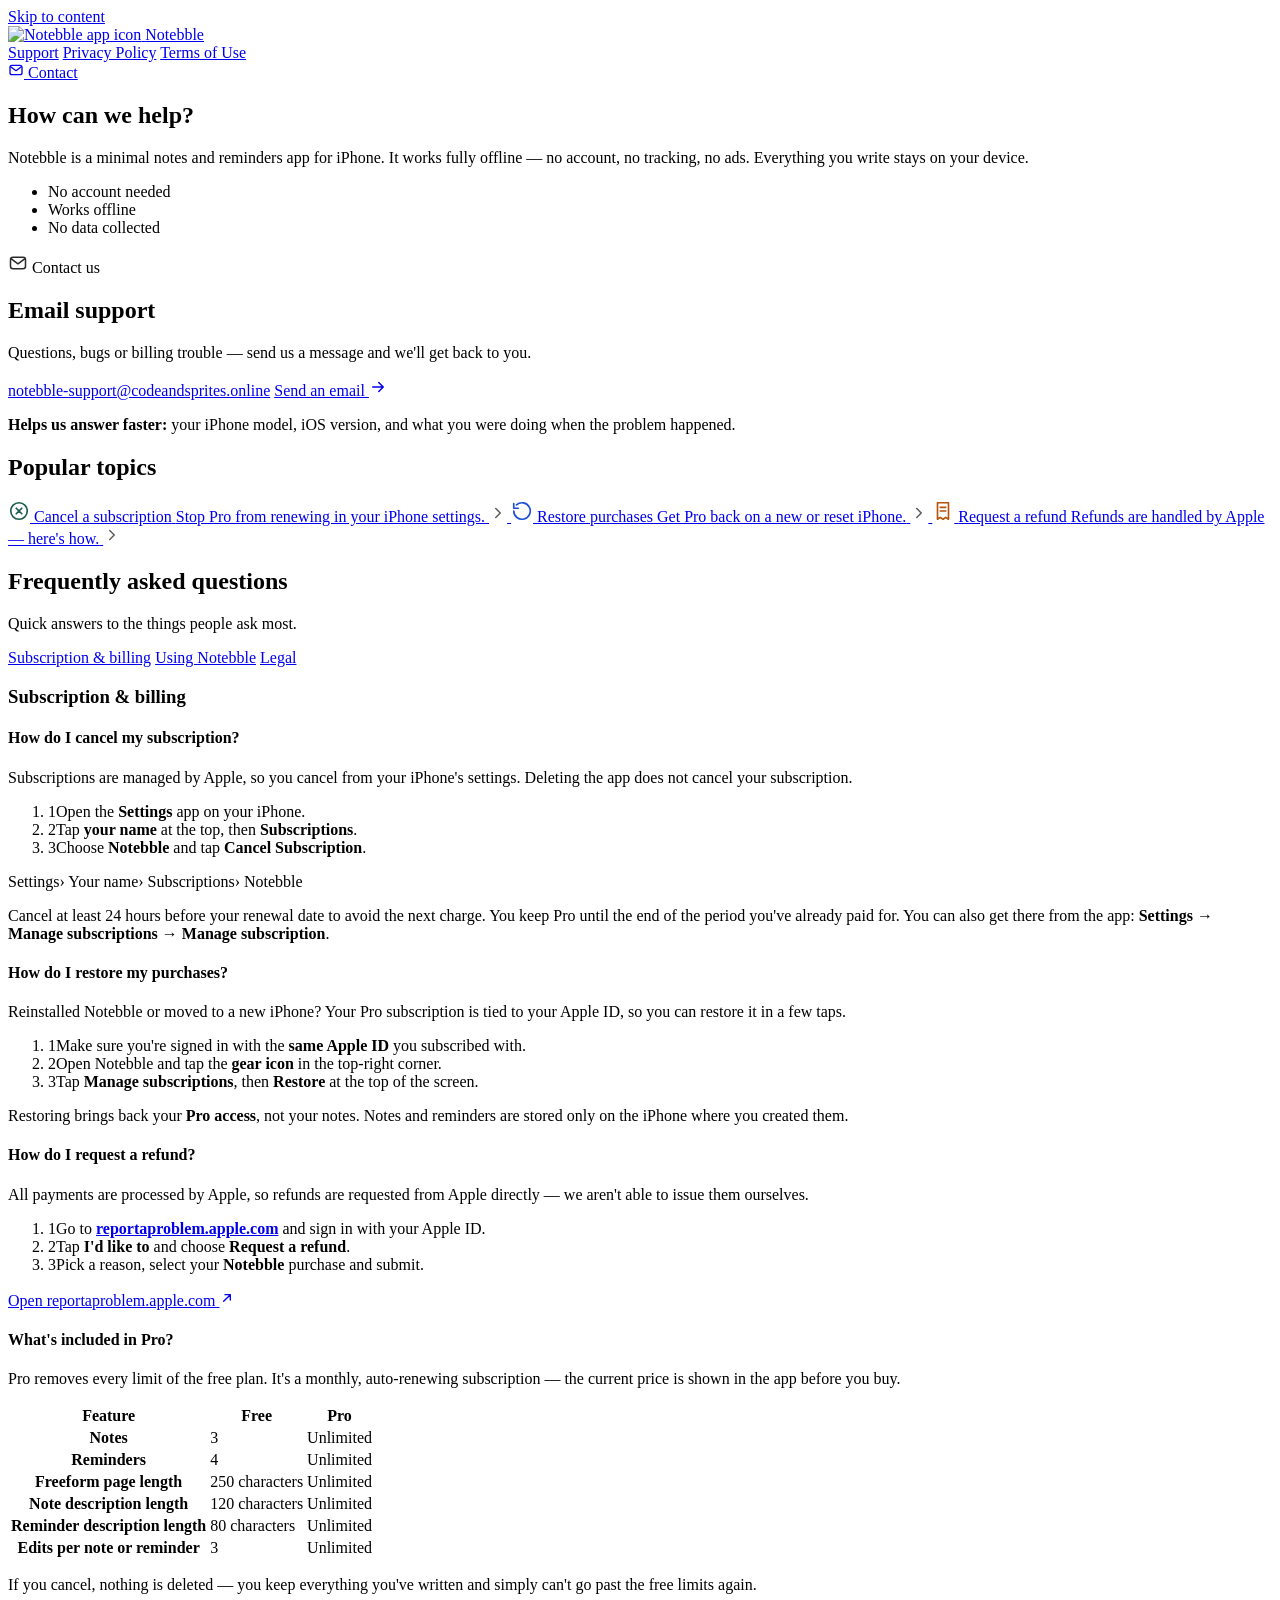
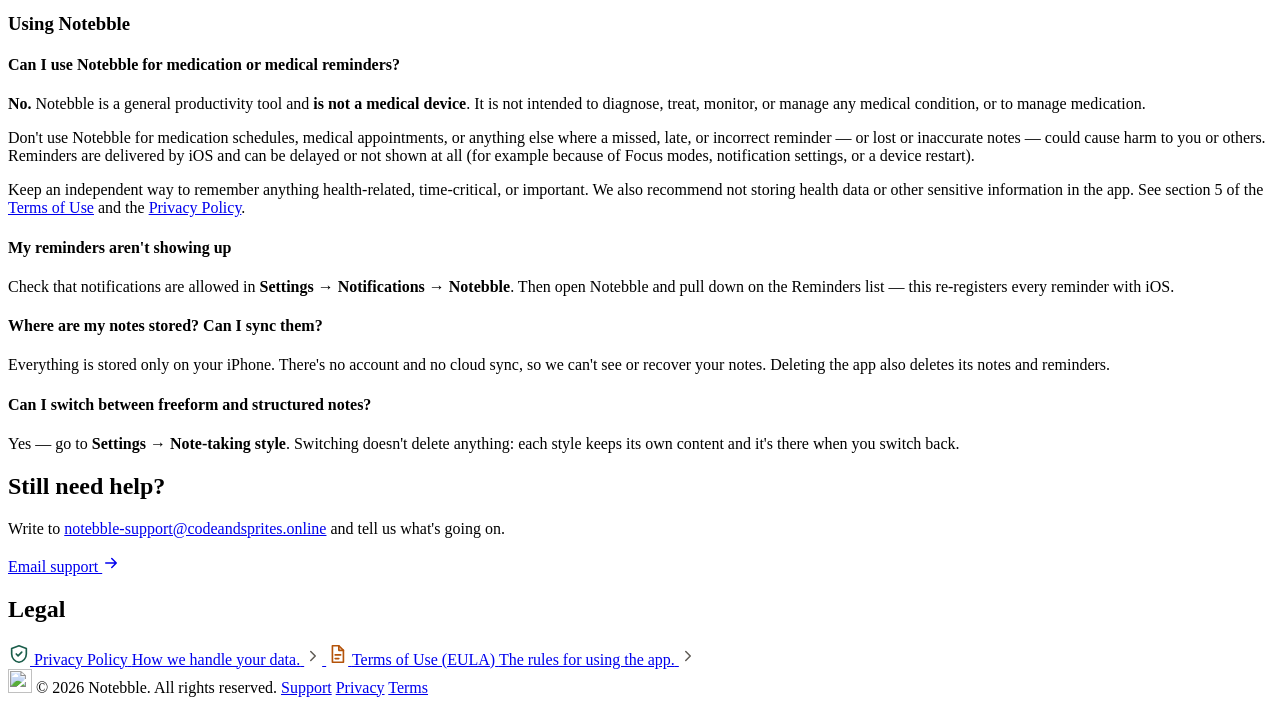
==== index.html @ 4097414f "feat: add FAQ section on medical use of Notebble" ====
<!doctype html>
<html lang="en">
  <head>
    <meta charset="utf-8" />
    <meta name="viewport" content="width=device-width, initial-scale=1" />
    <meta name="color-scheme" content="light" />
    <title>Notebble Support</title>
    <meta
      name="description"
      content="Get help with Notebble — contact support, manage or cancel your subscription, restore purchases and request refunds."
    />

    <!-- Support email is used 4 times below. Change it in one place: -->
    <!-- SUPPORT_EMAIL: notebble-support@codeandsprites.online -->

    <link rel="icon" type="image/png" href="assets/notebble-icon.png" />
    <link rel="apple-touch-icon" href="assets/notebble-icon.png" />

    <meta property="og:title" content="Notebble Support" />
    <meta
      property="og:description"
      content="Get help with Notebble — contact support, manage or cancel your subscription, restore purchases and request refunds."
    />
    <meta property="og:image" content="assets/notebble-icon.png" />
    <meta property="og:type" content="website" />
    <meta name="twitter:card" content="summary" />

    <link rel="stylesheet" href="support.css" />
  </head>
  <body>
    <a class="skip-link" href="#main">Skip to content</a>

    <header class="site-header">
      <a class="brand" href="#top" aria-label="Notebble home">
        <img
          src="assets/notebble-icon.png"
          alt="Notebble app icon"
          width="40"
          height="40"
        />
        <span>Notebble</span>
      </a>
      <nav class="site-nav" aria-label="Site">
        <a href="./" aria-current="page">Support</a>
        <a href="privacy_policy.html">Privacy Policy</a>
        <a href="terms_of_use.html">Terms of Use</a>
      </nav>
      <a
        class="contact-pill"
        href="mailto:notebble-support@codeandsprites.online?subject=Notebble%20support"
      >
        <svg
          width="16"
          height="16"
          viewBox="0 0 24 24"
          fill="none"
          stroke="currentColor"
          stroke-width="2"
          stroke-linecap="round"
          stroke-linejoin="round"
          aria-hidden="true"
        >
          <rect x="3" y="5" width="18" height="14" rx="3" />
          <path d="M4 7l8 6 8-6" />
        </svg>
        Contact
      </a>
    </header>

    <main id="main">
      <section id="top" class="hero">
        <div class="hero__text">
          <h1>How can we help?</h1>
          <p class="lede">
            Notebble is a minimal notes and reminders app for iPhone. It works
            fully offline — no account, no tracking, no ads. Everything you
            write stays on your device.
          </p>
          <ul class="trust-points">
            <li>
              <span class="dot" aria-hidden="true"></span>No account needed
            </li>
            <li><span class="dot" aria-hidden="true"></span>Works offline</li>
            <li>
              <span class="dot" aria-hidden="true"></span>No data collected
            </li>
          </ul>
        </div>

        <div class="card contact-card">
          <div class="contact-card__header">
            <span class="contact-card__icon" aria-hidden="true">
              <svg
                width="20"
                height="20"
                viewBox="0 0 24 24"
                fill="none"
                stroke="#2A2A2A"
                stroke-width="1.8"
                stroke-linecap="round"
                stroke-linejoin="round"
              >
                <rect x="3" y="5" width="18" height="14" rx="3" />
                <path d="M4 7l8 6 8-6" />
              </svg>
            </span>
            <span class="eyebrow">Contact us</span>
          </div>
          <h2>Email support</h2>
          <p>
            Questions, bugs or billing trouble — send us a message and we'll get
            back to you.
          </p>
          <a
            class="email-link"
            href="mailto:notebble-support@codeandsprites.online?subject=Notebble%20support"
            >notebble-support@codeandsprites.online</a
          >
          <a
            class="btn btn--primary btn--full"
            href="mailto:notebble-support@codeandsprites.online?subject=Notebble%20support"
          >
            Send an email
            <svg
              width="18"
              height="18"
              viewBox="0 0 24 24"
              fill="none"
              stroke="currentColor"
              stroke-width="2"
              stroke-linecap="round"
              stroke-linejoin="round"
              aria-hidden="true"
            >
              <path d="M5 12h14M13 6l6 6-6 6" />
            </svg>
          </a>
          <p class="note">
            <strong>Helps us answer faster:</strong> your iPhone model, iOS
            version, and what you were doing when the problem happened.
          </p>
        </div>
      </section>

      <section class="popular" aria-labelledby="popular-label">
        <h2 id="popular-label" class="section-label">Popular topics</h2>
        <div class="popular__grid">
          <a class="topic" href="#cancel">
            <span class="topic__icon topic__icon--green" aria-hidden="true">
              <svg
                width="22"
                height="22"
                viewBox="0 0 24 24"
                fill="none"
                stroke="#1B5E4B"
                stroke-width="1.8"
                stroke-linecap="round"
                stroke-linejoin="round"
              >
                <circle cx="12" cy="12" r="9" />
                <path d="M9 9l6 6M15 9l-6 6" />
              </svg>
            </span>
            <span class="topic__body">
              <span class="topic__title">Cancel a subscription</span>
              <span class="topic__desc"
                >Stop Pro from renewing in your iPhone settings.</span
              >
            </span>
            <svg
              class="topic__chevron"
              width="18"
              height="18"
              viewBox="0 0 24 24"
              fill="none"
              stroke="#5F5B55"
              stroke-width="2"
              stroke-linecap="round"
              stroke-linejoin="round"
              aria-hidden="true"
            >
              <path d="M9 6l6 6-6 6" />
            </svg>
          </a>
          <a class="topic" href="#restore">
            <span class="topic__icon topic__icon--blue" aria-hidden="true">
              <svg
                width="22"
                height="22"
                viewBox="0 0 24 24"
                fill="none"
                stroke="#1D4ED8"
                stroke-width="1.8"
                stroke-linecap="round"
                stroke-linejoin="round"
              >
                <path d="M3 12a9 9 0 1 0 3-6.7" />
                <path d="M3 4v5h5" />
              </svg>
            </span>
            <span class="topic__body">
              <span class="topic__title">Restore purchases</span>
              <span class="topic__desc"
                >Get Pro back on a new or reset iPhone.</span
              >
            </span>
            <svg
              class="topic__chevron"
              width="18"
              height="18"
              viewBox="0 0 24 24"
              fill="none"
              stroke="#5F5B55"
              stroke-width="2"
              stroke-linecap="round"
              stroke-linejoin="round"
              aria-hidden="true"
            >
              <path d="M9 6l6 6-6 6" />
            </svg>
          </a>
          <a class="topic" href="#refund">
            <span class="topic__icon topic__icon--amber" aria-hidden="true">
              <svg
                width="22"
                height="22"
                viewBox="0 0 24 24"
                fill="none"
                stroke="#B45309"
                stroke-width="1.8"
                stroke-linecap="round"
                stroke-linejoin="round"
              >
                <path d="M6 3h12v18l-3-2-3 2-3-2-3 2z" />
                <path d="M9 8h6M9 12h6" />
              </svg>
            </span>
            <span class="topic__body">
              <span class="topic__title">Request a refund</span>
              <span class="topic__desc"
                >Refunds are handled by Apple — here's how.</span
              >
            </span>
            <svg
              class="topic__chevron"
              width="18"
              height="18"
              viewBox="0 0 24 24"
              fill="none"
              stroke="#5F5B55"
              stroke-width="2"
              stroke-linecap="round"
              stroke-linejoin="round"
              aria-hidden="true"
            >
              <path d="M9 6l6 6-6 6" />
            </svg>
          </a>
        </div>
      </section>

      <section class="faq" aria-labelledby="faq-title">
        <div class="faq__intro">
          <h2 id="faq-title">Frequently asked questions</h2>
          <p class="faq__intro-copy">
            Quick answers to the things people ask most.
          </p>
          <nav class="faq__section-nav" aria-label="FAQ sections">
            <a href="#billing" aria-current="true"
              >Subscription &amp; billing</a
            >
            <a href="#using">Using Notebble</a>
            <a href="#legal">Legal</a>
          </nav>
        </div>

        <div class="faq__cards">
          <h3 id="billing">Subscription &amp; billing</h3>

          <article class="qa" id="cancel">
            <h4>How do I cancel my subscription?</h4>
            <p>
              Subscriptions are managed by Apple, so you cancel from your
              iPhone's settings. Deleting the app does not cancel your
              subscription.
            </p>
            <ol class="steps" role="list">
              <li class="step">
                <span class="step__num" aria-hidden="true">1</span
                ><span
                  >Open the <strong>Settings</strong> app on your iPhone.</span
                >
              </li>
              <li class="step">
                <span class="step__num" aria-hidden="true">2</span
                ><span
                  >Tap <strong>your name</strong> at the top, then
                  <strong>Subscriptions</strong>.</span
                >
              </li>
              <li class="step">
                <span class="step__num" aria-hidden="true">3</span
                ><span
                  >Choose <strong>Notebble</strong> and tap
                  <strong>Cancel Subscription</strong>.</span
                >
              </li>
            </ol>
            <div class="breadcrumb" aria-label="Path in the iOS Settings app">
              <span class="chip">Settings</span
              ><span class="sep" aria-hidden="true">›</span>
              <span class="chip">Your name</span
              ><span class="sep" aria-hidden="true">›</span>
              <span class="chip">Subscriptions</span
              ><span class="sep" aria-hidden="true">›</span>
              <span class="chip">Notebble</span>
            </div>
            <p class="note note--yellow">
              Cancel at least 24 hours before your renewal date to avoid the
              next charge. You keep Pro until the end of the period you've
              already paid for. You can also get there from the app:
              <strong
                >Settings → Manage subscriptions → Manage subscription</strong
              >.
            </p>
          </article>

          <article class="qa" id="restore">
            <h4>How do I restore my purchases?</h4>
            <p>
              Reinstalled Notebble or moved to a new iPhone? Your Pro
              subscription is tied to your Apple ID, so you can restore it in a
              few taps.
            </p>
            <ol class="steps" role="list">
              <li class="step">
                <span class="step__num" aria-hidden="true">1</span
                ><span
                  >Make sure you're signed in with the
                  <strong>same Apple ID</strong> you subscribed with.</span
                >
              </li>
              <li class="step">
                <span class="step__num" aria-hidden="true">2</span
                ><span
                  >Open Notebble and tap the <strong>gear icon</strong> in the
                  top-right corner.</span
                >
              </li>
              <li class="step">
                <span class="step__num" aria-hidden="true">3</span
                ><span
                  >Tap <strong>Manage subscriptions</strong>, then
                  <strong>Restore</strong> at the top of the screen.</span
                >
              </li>
            </ol>
            <p class="note">
              Restoring brings back your <strong>Pro access</strong>, not your
              notes. Notes and reminders are stored only on the iPhone where you
              created them.
            </p>
          </article>

          <article class="qa" id="refund">
            <h4>How do I request a refund?</h4>
            <p>
              All payments are processed by Apple, so refunds are requested from
              Apple directly — we aren't able to issue them ourselves.
            </p>
            <ol class="steps" role="list">
              <li class="step">
                <span class="step__num" aria-hidden="true">1</span
                ><span
                  >Go to
                  <a href="https://reportaproblem.apple.com" rel="noopener"
                    ><strong>reportaproblem.apple.com</strong></a
                  >
                  and sign in with your Apple ID.</span
                >
              </li>
              <li class="step">
                <span class="step__num" aria-hidden="true">2</span
                ><span
                  >Tap <strong>I'd like to</strong> and choose
                  <strong>Request a refund</strong>.</span
                >
              </li>
              <li class="step">
                <span class="step__num" aria-hidden="true">3</span
                ><span
                  >Pick a reason, select your <strong>Notebble</strong> purchase
                  and submit.</span
                >
              </li>
            </ol>
            <a
              class="btn btn--outline"
              href="https://reportaproblem.apple.com"
              rel="noopener"
            >
              Open reportaproblem.apple.com
              <svg
                width="16"
                height="16"
                viewBox="0 0 24 24"
                fill="none"
                stroke="currentColor"
                stroke-width="2"
                stroke-linecap="round"
                stroke-linejoin="round"
                aria-hidden="true"
              >
                <path d="M7 17L17 7M9 7h8v8" />
              </svg>
            </a>
          </article>

          <article class="qa" id="pro">
            <h4>What's included in Pro?</h4>
            <p>
              Pro removes every limit of the free plan. It's a monthly,
              auto-renewing subscription — the current price is shown in the app
              before you buy.
            </p>
            <table class="pro-table">
              <thead>
                <tr>
                  <th scope="col">Feature</th>
                  <th scope="col">Free</th>
                  <th scope="col" class="pro">Pro</th>
                </tr>
              </thead>
              <tbody>
                <tr>
                  <th scope="row">Notes</th>
                  <td class="free">3</td>
                  <td class="pro">Unlimited</td>
                </tr>
                <tr>
                  <th scope="row">Reminders</th>
                  <td class="free">4</td>
                  <td class="pro">Unlimited</td>
                </tr>
                <tr>
                  <th scope="row">Freeform page length</th>
                  <td class="free">250 characters</td>
                  <td class="pro">Unlimited</td>
                </tr>
                <tr>
                  <th scope="row">Note description length</th>
                  <td class="free">120 characters</td>
                  <td class="pro">Unlimited</td>
                </tr>
                <tr>
                  <th scope="row">Reminder description length</th>
                  <td class="free">80 characters</td>
                  <td class="pro">Unlimited</td>
                </tr>
                <tr>
                  <th scope="row">Edits per note or reminder</th>
                  <td class="free">3</td>
                  <td class="pro">Unlimited</td>
                </tr>
              </tbody>
            </table>
            <p class="pro-footnote">
              If you cancel, nothing is deleted — you keep everything you've
              written and simply can't go past the free limits again.
            </p>
          </article>

          <h3 id="using">Using Notebble</h3>

          <article class="qa" id="not-medical">
            <h4>Can I use Notebble for medication or medical reminders?</h4>
            <p>
              <strong>No.</strong> Notebble is a general productivity tool and
              <strong>is not a medical device</strong>. It is not intended to
              diagnose, treat, monitor, or manage any medical condition, or to
              manage medication.
            </p>
            <p>
              Don't use Notebble for medication schedules, medical appointments,
              or anything else where a missed, late, or incorrect reminder — or
              lost or inaccurate notes — could cause harm to you or others.
              Reminders are delivered by iOS and can be delayed or not shown at
              all (for example because of Focus modes, notification settings,
              or a device restart).
            </p>
            <p class="note note--yellow">
              Keep an independent way to remember anything health-related,
              time-critical, or important. We also recommend not storing health
              data or other sensitive information in the app. See section 5 of
              the <a href="terms_of_use.html">Terms of Use</a> and the
              <a href="privacy_policy.html">Privacy Policy</a>.
            </p>
          </article>

          <article class="qa">
            <h4>My reminders aren't showing up</h4>
            <p>
              Check that notifications are allowed in
              <strong>Settings → Notifications → Notebble</strong>. Then open
              Notebble and pull down on the Reminders list — this re-registers
              every reminder with iOS.
            </p>
          </article>

          <article class="qa">
            <h4>Where are my notes stored? Can I sync them?</h4>
            <p>
              Everything is stored only on your iPhone. There's no account and
              no cloud sync, so we can't see or recover your notes. Deleting the
              app also deletes its notes and reminders.
            </p>
          </article>

          <article class="qa">
            <h4>Can I switch between freeform and structured notes?</h4>
            <p>
              Yes — go to <strong>Settings → Note-taking style</strong>.
              Switching doesn't delete anything: each style keeps its own
              content and it's there when you switch back.
            </p>
          </article>
        </div>
      </section>

      <section class="stillneed-wrap">
        <div class="stillneed">
          <div class="stillneed__text">
            <h2>Still need help?</h2>
            <p>
              Write to
              <a
                class="mail"
                href="mailto:notebble-support@codeandsprites.online?subject=Notebble%20support"
                >notebble-support@codeandsprites.online</a
              >
              and tell us what's going on.
            </p>
          </div>
          <a
            class="btn btn--primary"
            href="mailto:notebble-support@codeandsprites.online?subject=Notebble%20support"
          >
            Email support
            <svg
              width="18"
              height="18"
              viewBox="0 0 24 24"
              fill="none"
              stroke="currentColor"
              stroke-width="2"
              stroke-linecap="round"
              stroke-linejoin="round"
              aria-hidden="true"
            >
              <path d="M5 12h14M13 6l6 6-6 6" />
            </svg>
          </a>
        </div>
      </section>

      <section class="legal" id="legal" aria-labelledby="legal-label">
        <h2 id="legal-label" class="section-label">Legal</h2>
        <div class="legal__grid">
          <a class="legal-card" href="privacy_policy.html">
            <span
              class="legal-card__icon legal-card__icon--green"
              aria-hidden="true"
            >
              <svg
                width="22"
                height="22"
                viewBox="0 0 24 24"
                fill="none"
                stroke="#1B5E4B"
                stroke-width="1.8"
                stroke-linecap="round"
                stroke-linejoin="round"
              >
                <path d="M12 3l8 3v6c0 4.5-3.4 8.3-8 9-4.6-.7-8-4.5-8-9V6z" />
                <path d="M9 12l2 2 4-4" />
              </svg>
            </span>
            <span class="legal-card__body">
              <span class="legal-card__title">Privacy Policy</span>
              <span class="legal-card__desc">How we handle your data.</span>
            </span>
            <svg
              width="18"
              height="18"
              viewBox="0 0 24 24"
              fill="none"
              stroke="#5F5B55"
              stroke-width="2"
              stroke-linecap="round"
              stroke-linejoin="round"
              aria-hidden="true"
            >
              <path d="M9 6l6 6-6 6" />
            </svg>
          </a>
          <a class="legal-card" href="terms_of_use.html">
            <span
              class="legal-card__icon legal-card__icon--amber"
              aria-hidden="true"
            >
              <svg
                width="22"
                height="22"
                viewBox="0 0 24 24"
                fill="none"
                stroke="#B45309"
                stroke-width="1.8"
                stroke-linecap="round"
                stroke-linejoin="round"
              >
                <path d="M7 3h7l5 5v13H7z" />
                <path d="M14 3v5h5" />
                <path d="M10 13h6M10 17h4" />
              </svg>
            </span>
            <span class="legal-card__body">
              <span class="legal-card__title">Terms of Use (EULA)</span>
              <span class="legal-card__desc">The rules for using the app.</span>
            </span>
            <svg
              width="18"
              height="18"
              viewBox="0 0 24 24"
              fill="none"
              stroke="#5F5B55"
              stroke-width="2"
              stroke-linecap="round"
              stroke-linejoin="round"
              aria-hidden="true"
            >
              <path d="M9 6l6 6-6 6" />
            </svg>
          </a>
        </div>
      </section>
    </main>

    <script>
      // Scroll-spy for the FAQ section nav: highlight the last section whose top
      // has passed the viewport's activation line (a bit below the header).
      (function () {
        const links = Array.from(
          document.querySelectorAll('.faq__section-nav a[href^="#"]'),
        );
        if (!links.length) return;
        const pairs = links
          .map((link) => ({
            link,
            el: document.getElementById(link.getAttribute("href").slice(1)),
          }))
          .filter((p) => p.el);
        if (!pairs.length) return;
        const update = () => {
          const line = Math.max(120, window.innerHeight * 0.35);
          let current = pairs[0];
          for (const p of pairs) {
            if (p.el.getBoundingClientRect().top - line <= 0) current = p;
          }
          // If the last section is fully visible (or the page is scrolled to the
          // bottom and can't scroll further), lock the last link as current — this
          // handles short bottom sections whose top never reaches the activation line.
          const atBottom =
            window.innerHeight + window.scrollY >=
            document.documentElement.scrollHeight - 2;
          const last = pairs[pairs.length - 1];
          if (
            atBottom ||
            last.el.getBoundingClientRect().top < window.innerHeight * 0.75
          ) {
            current = last;
          }
          links.forEach((l) => l.removeAttribute("aria-current"));
          current.link.setAttribute("aria-current", "true");
        };
        let queued = false;
        const schedule = () => {
          if (queued) return;
          queued = true;
          requestAnimationFrame(() => {
            queued = false;
            update();
          });
        };
        window.addEventListener("scroll", schedule, { passive: true });
        window.addEventListener("resize", schedule);
        update();
      })();
    </script>

    <footer class="site-footer">
      <span class="site-footer__brand">
        <img src="assets/notebble-icon.png" alt="" width="24" height="24" />
        <span>© 2026 Notebble. All rights reserved.</span>
      </span>
      <span class="site-footer__links">
        <a href="./">Support</a>
        <a href="privacy_policy.html">Privacy</a>
        <a href="terms_of_use.html">Terms</a>
      </span>
    </footer>
  </body>
</html>
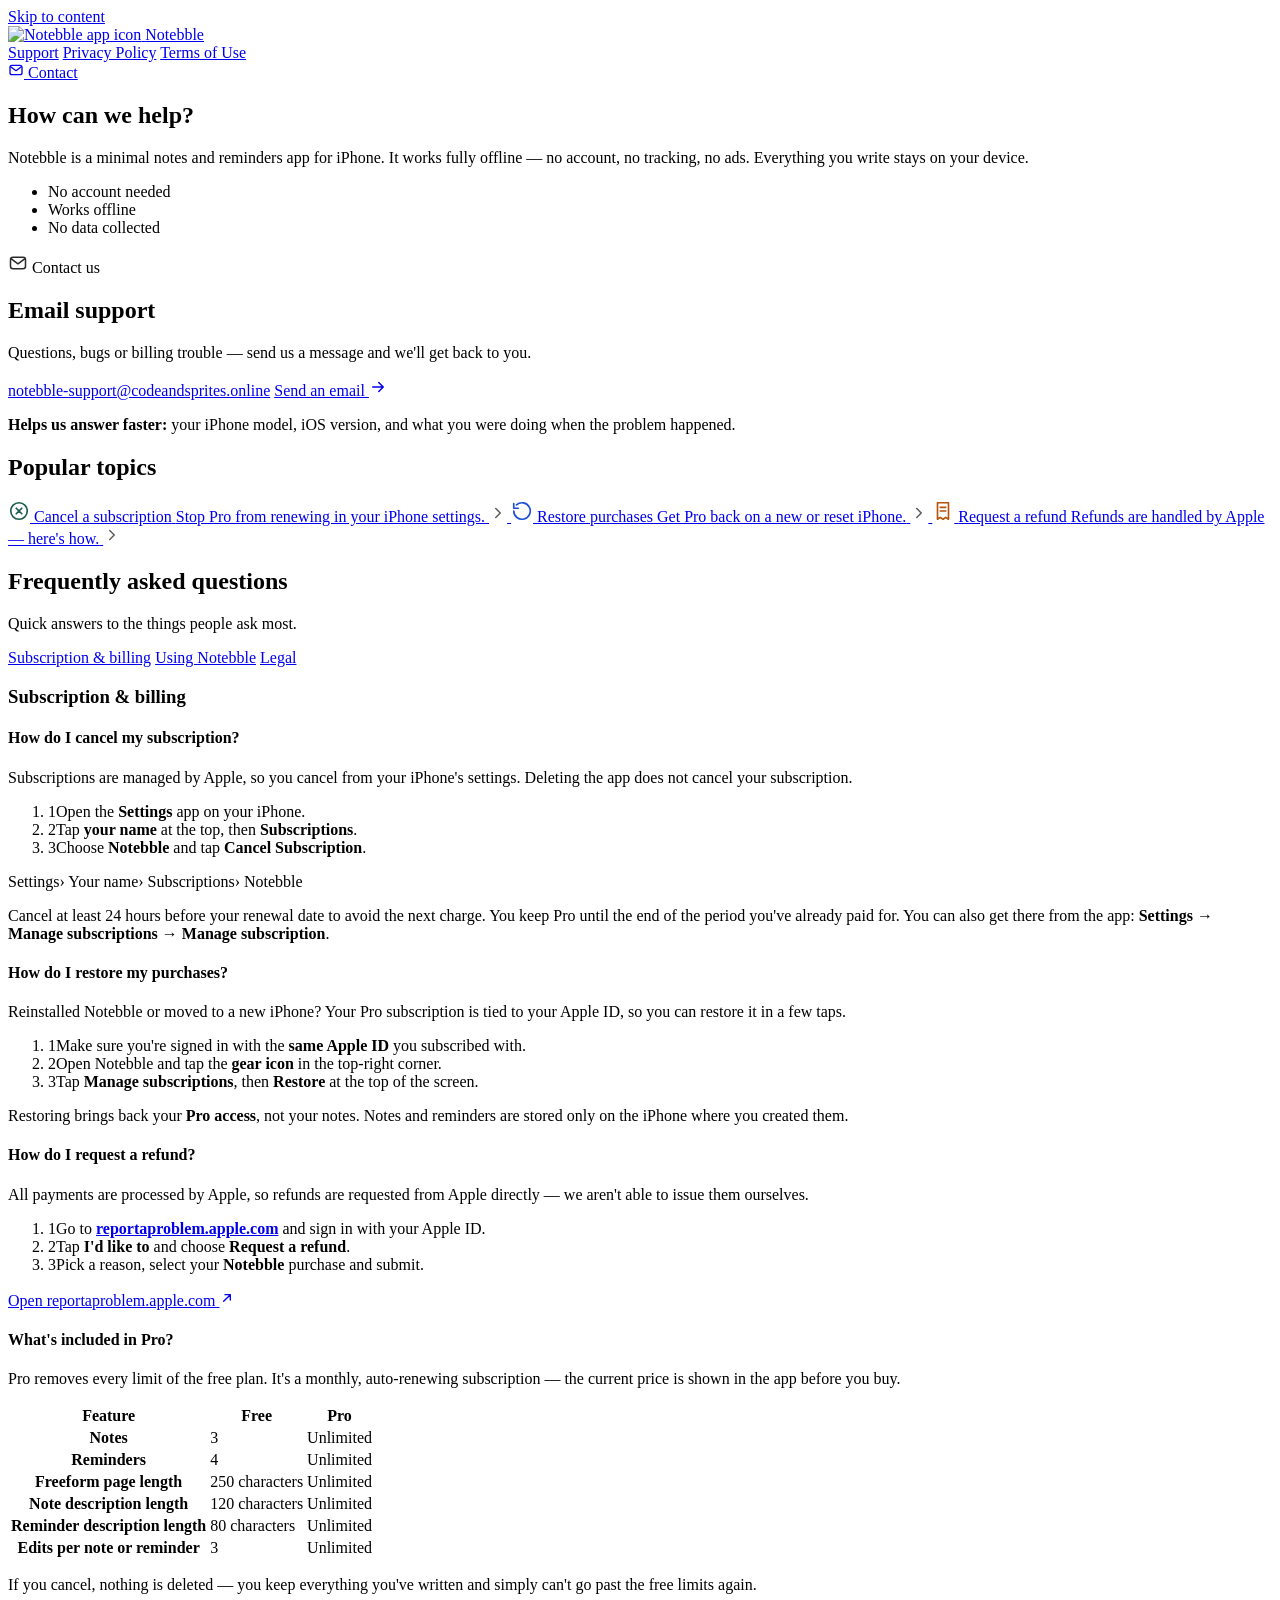
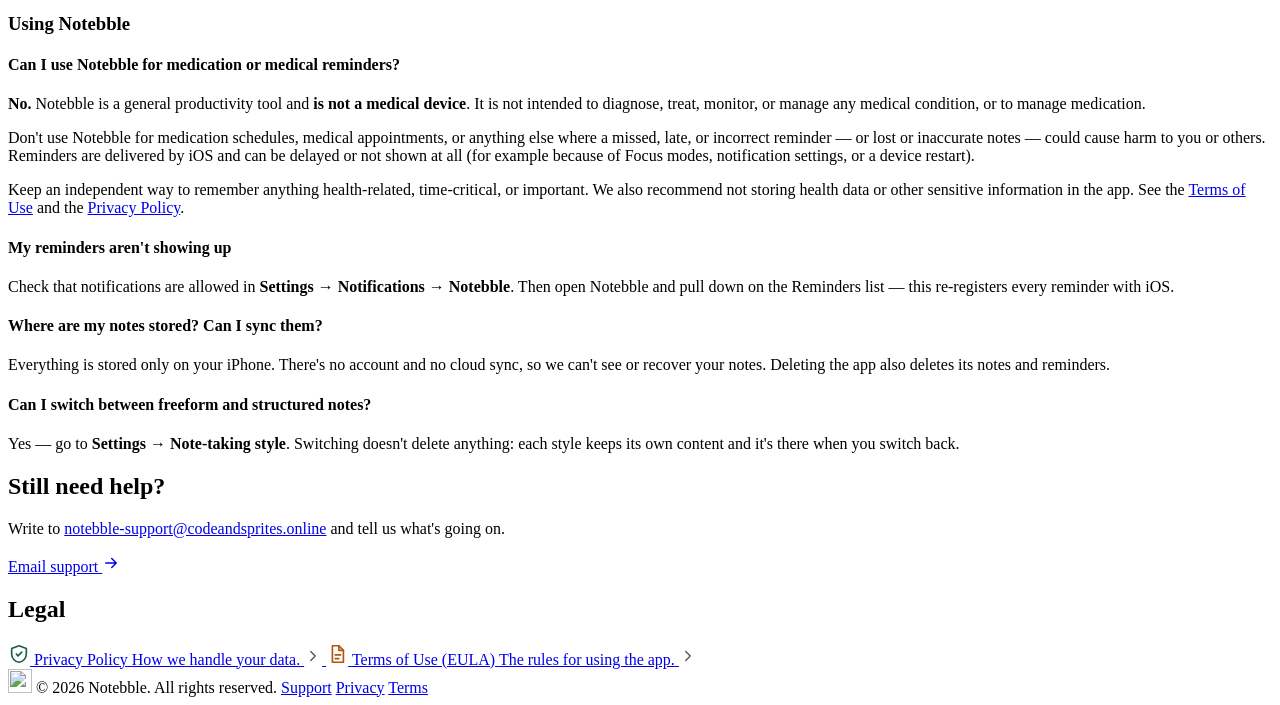
==== commit 1280163e: "fix: update Terms of Use link to Apple's Standard EULA and remove local terms file" ====
--- a/index.html
+++ b/index.html
@@ -43,7 +43,7 @@
       <nav class="site-nav" aria-label="Site">
         <a href="./" aria-current="page">Support</a>
         <a href="privacy_policy.html">Privacy Policy</a>
-        <a href="terms_of_use.html">Terms of Use</a>
+        <a href="https://www.apple.com/legal/internet-services/itunes/dev/stdeula/">Terms of Use</a>
       </nav>
       <a
         class="contact-pill"
@@ -491,9 +491,9 @@
             <p class="note note--yellow">
               Keep an independent way to remember anything health-related,
               time-critical, or important. We also recommend not storing health
-              data or other sensitive information in the app. See section 5 of
-              the <a href="terms_of_use.html">Terms of Use</a> and the
-              <a href="privacy_policy.html">Privacy Policy</a>.
+              data or other sensitive information in the app. See the
+              <a href="https://www.apple.com/legal/internet-services/itunes/dev/stdeula/">Terms of Use</a>
+              and the <a href="privacy_policy.html">Privacy Policy</a>.
             </p>
           </article>
 
@@ -603,7 +603,7 @@
               <path d="M9 6l6 6-6 6" />
             </svg>
           </a>
-          <a class="legal-card" href="terms_of_use.html">
+          <a class="legal-card" href="https://www.apple.com/legal/internet-services/itunes/dev/stdeula/">
             <span
               class="legal-card__icon legal-card__icon--amber"
               aria-hidden="true"
@@ -705,7 +705,7 @@
       <span class="site-footer__links">
         <a href="./">Support</a>
         <a href="privacy_policy.html">Privacy</a>
-        <a href="terms_of_use.html">Terms</a>
+        <a href="https://www.apple.com/legal/internet-services/itunes/dev/stdeula/">Terms</a>
       </span>
     </footer>
   </body>
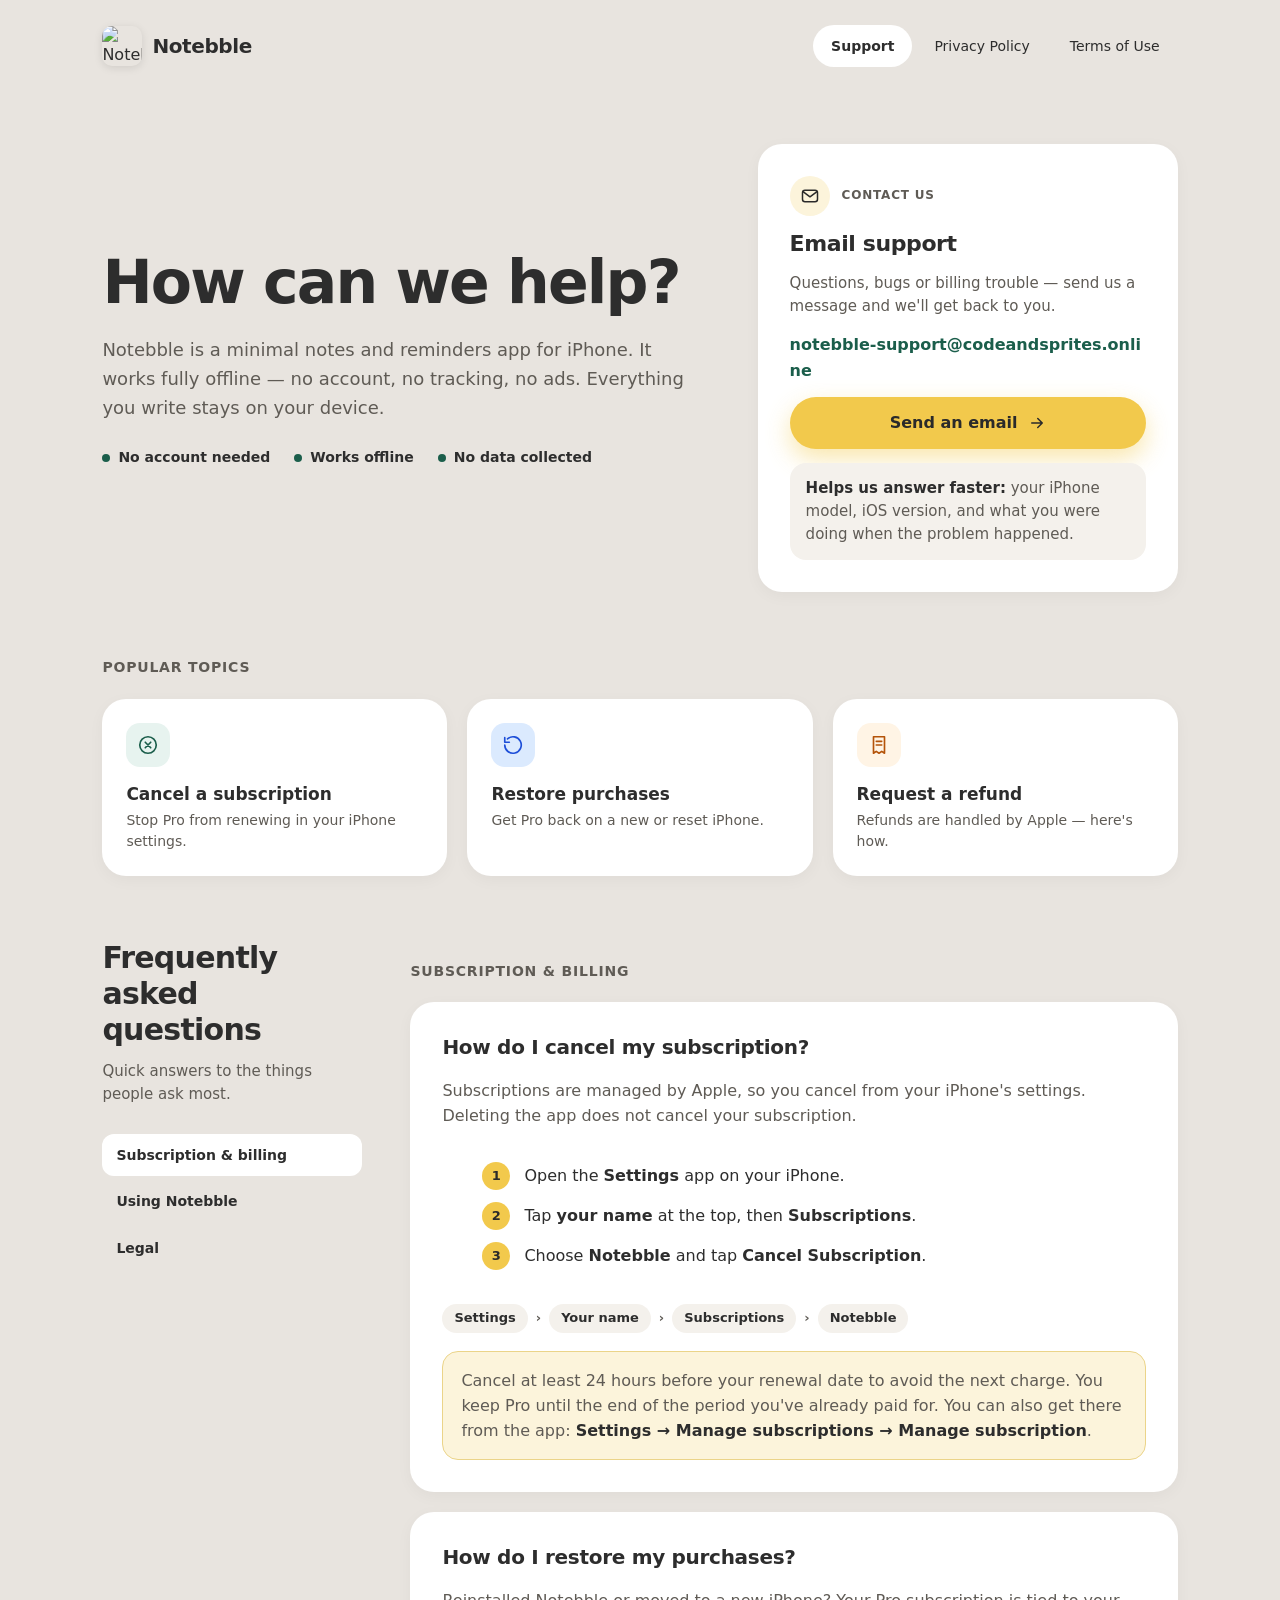
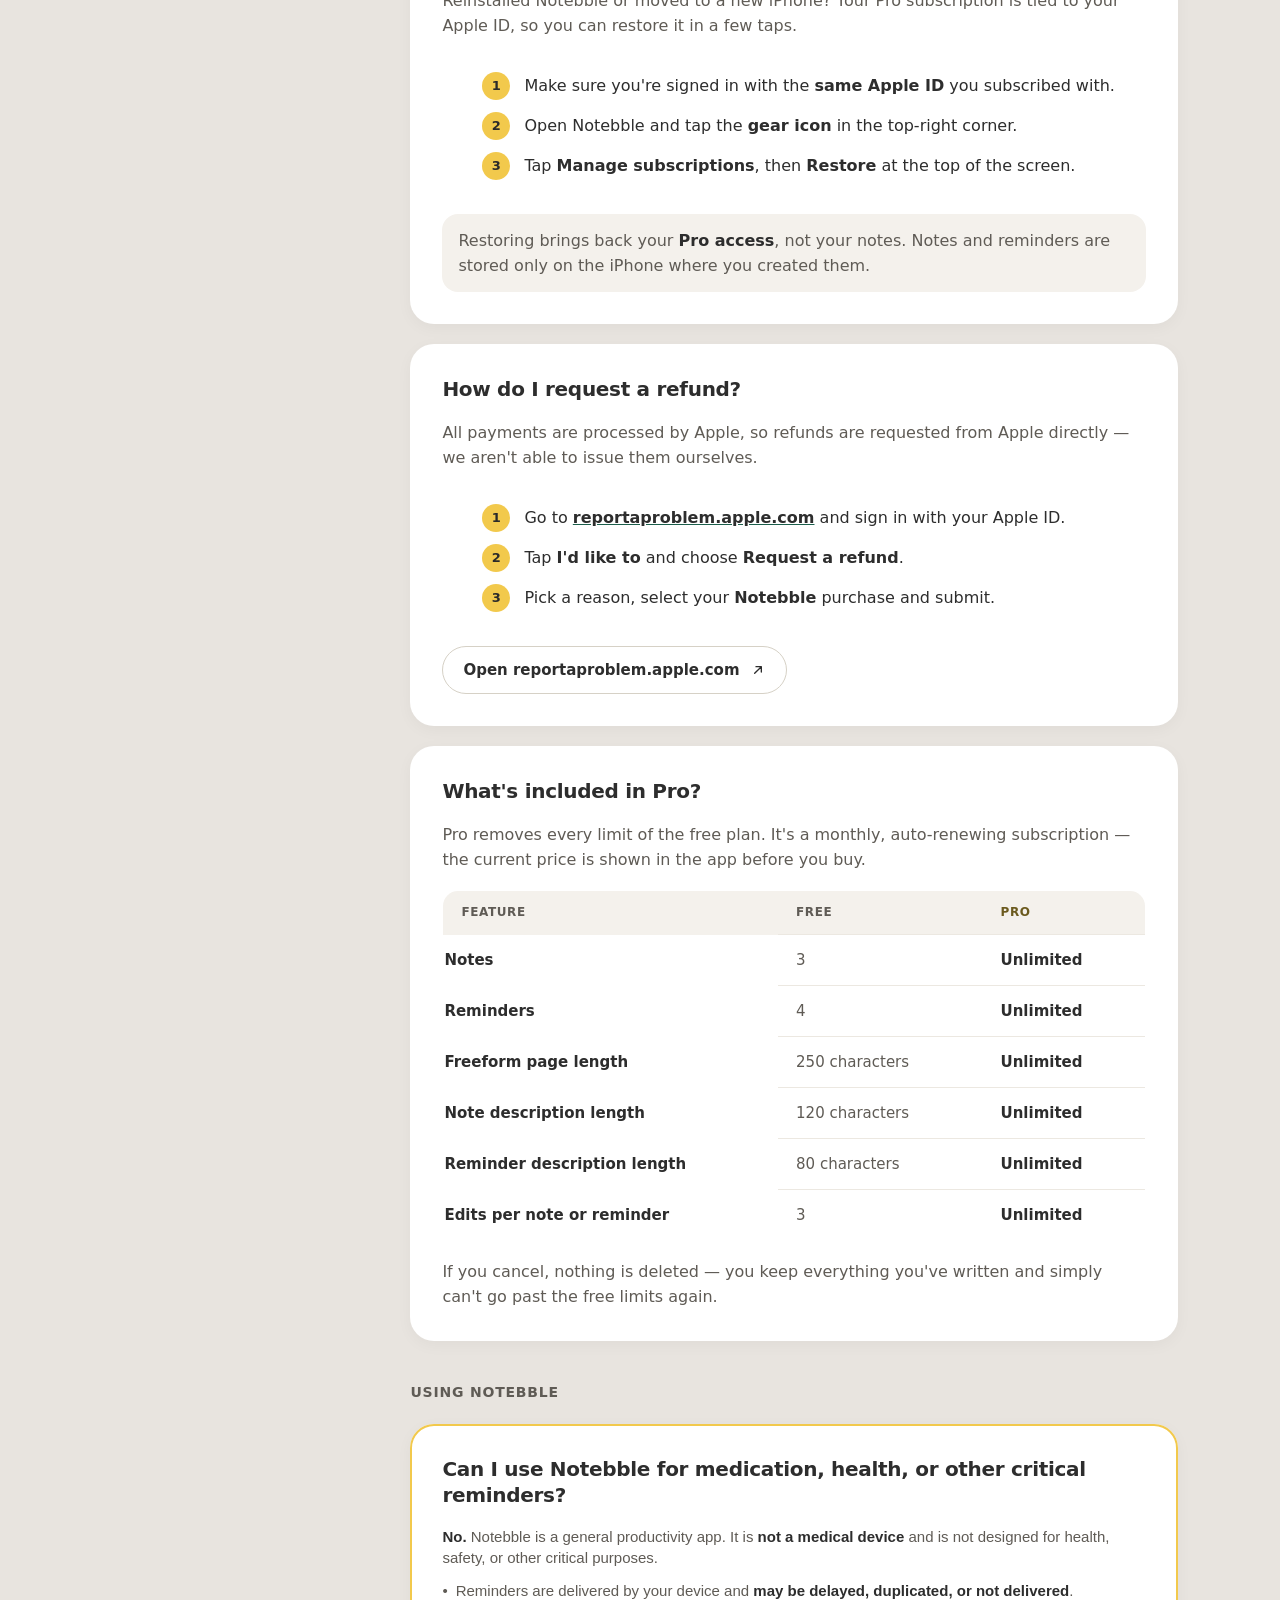
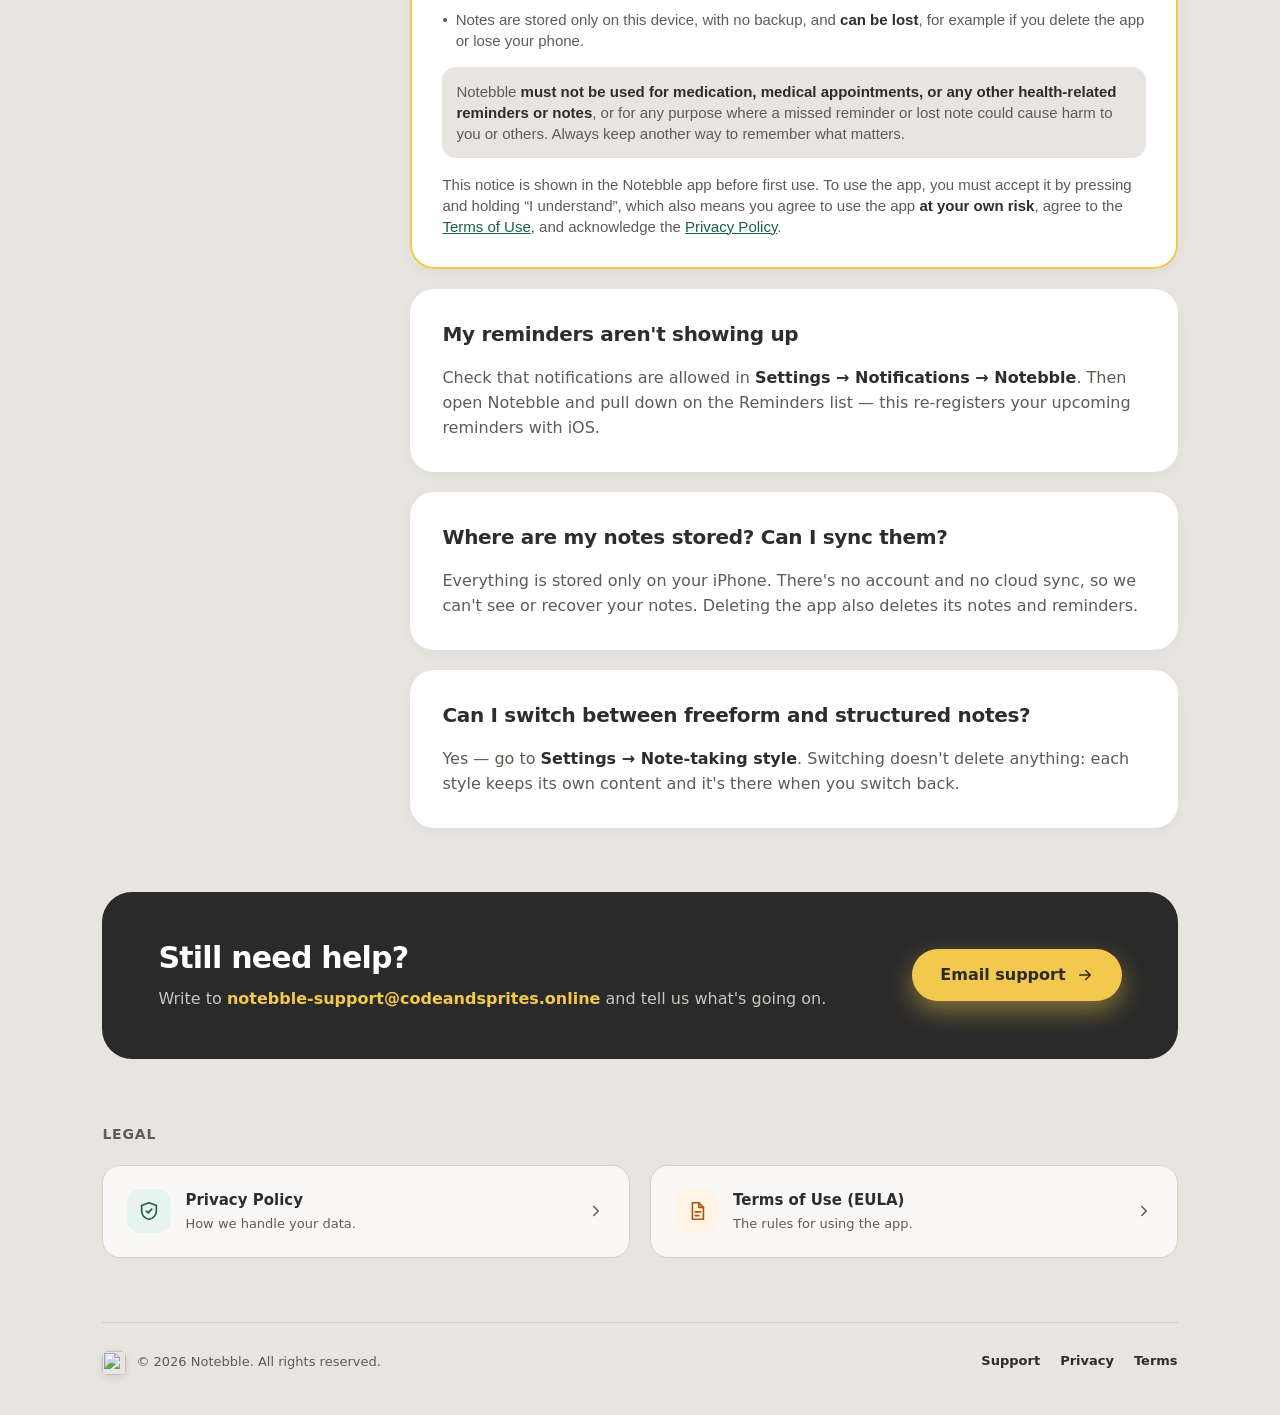
==== commit 96b28de7: "feat: enhance safety notice for medication and health reminders in FAQ section" ====
--- a/index.html
+++ b/index.html
@@ -472,29 +472,49 @@
 
           <h3 id="using">Using Notebble</h3>
 
-          <article class="qa" id="not-medical">
-            <h4>Can I use Notebble for medication or medical reminders?</h4>
-            <p>
-              <strong>No.</strong> Notebble is a general productivity tool and
-              <strong>is not a medical device</strong>. It is not intended to
-              diagnose, treat, monitor, or manage any medical condition, or to
-              manage medication.
-            </p>
-            <p>
-              Don't use Notebble for medication schedules, medical appointments,
-              or anything else where a missed, late, or incorrect reminder — or
-              lost or inaccurate notes — could cause harm to you or others.
-              Reminders are delivered by iOS and can be delayed or not shown at
-              all (for example because of Focus modes, notification settings,
-              or a device restart).
-            </p>
-            <p class="note note--yellow">
-              Keep an independent way to remember anything health-related,
-              time-critical, or important. We also recommend not storing health
-              data or other sensitive information in the app. See the
-              <a href="https://www.apple.com/legal/internet-services/itunes/dev/stdeula/">Terms of Use</a>
-              and the <a href="privacy_policy.html">Privacy Policy</a>.
-            </p>
+          <article class="qa qa--safety" id="not-medical">
+            <h4>Can I use Notebble for medication, health, or other critical reminders?</h4>
+            <!-- Mirrors the "Before you start" dialog in the iOS app. Keep the copy identical. -->
+            <div class="safety-notice">
+              <div class="safety-notice__body">
+                <p>
+                  <strong>No.</strong> Notebble is a general productivity app. It is
+                  <strong>not a medical device</strong> and is not designed for
+                  health, safety, or other critical purposes.
+                </p>
+                <ul class="safety-notice__list">
+                  <li>
+                    <span
+                      >Reminders are delivered by your device and
+                      <strong>may be delayed, duplicated, or not delivered</strong>.</span
+                    >
+                  </li>
+                  <li>
+                    <span
+                      >Notes are stored only on this device, with no backup, and
+                      <strong>can be lost</strong>, for example if you delete the
+                      app or lose your phone.</span
+                    >
+                  </li>
+                </ul>
+                <p class="safety-notice__box">
+                  Notebble
+                  <strong>must not be used for medication, medical appointments, or any other health-related reminders or notes</strong>,
+                  or for any purpose where a missed reminder or lost note could
+                  cause harm to you or others. Always keep another way to
+                  remember what matters.
+                </p>
+                <p>
+                  This notice is shown in the Notebble app before first use. To
+                  use the app, you must accept it by pressing and holding
+                  “I understand”, which also means you agree to use the app
+                  <strong>at your own risk</strong>, agree to the
+                  <a href="https://www.apple.com/legal/internet-services/itunes/dev/stdeula/">Terms of Use</a>,
+                  and acknowledge the
+                  <a href="privacy_policy.html">Privacy Policy</a>.
+                </p>
+              </div>
+            </div>
           </article>
 
           <article class="qa">
@@ -503,7 +523,7 @@
               Check that notifications are allowed in
               <strong>Settings → Notifications → Notebble</strong>. Then open
               Notebble and pull down on the Reminders list — this re-registers
-              every reminder with iOS.
+              your upcoming reminders with iOS.
             </p>
           </article>
 
--- a/support.css
+++ b/support.css
@@ -0,0 +1,1084 @@
+/* Notebble Support page styles.
+   Mobile-first; desktop layout kicks in at >= 900px.
+   Self-hosted Plus Jakarta Sans (variable, Latin subset) — one file covers
+   weights 400–800, no third-party requests. */
+
+@font-face {
+  font-family: "Plus Jakarta Sans";
+  font-style: normal;
+  font-weight: 200 800;
+  font-display: swap;
+  src:
+    url("assets/fonts/plus-jakarta-sans-latin-variable.woff2")
+      format("woff2-variations"),
+    url("assets/fonts/plus-jakarta-sans-latin-variable.woff2") format("woff2");
+  unicode-range:
+    U+0000-00FF, U+0131, U+0152-0153, U+02BB-02BC, U+02C6, U+02DA, U+02DC,
+    U+0304, U+0308, U+0329, U+2000-206F, U+20AC, U+2122, U+2191, U+2193, U+2212,
+    U+2215, U+FEFF, U+FFFD;
+}
+
+:root {
+  --bg: #e8e4df;
+  --surface: #ffffff;
+  --surface-muted: #f4f1ec;
+  --primary: #f2c94c;
+  --on-primary: #2a2a2a;
+  --dark: #2a2a2a;
+  --text: #2d2d2d;
+  --text-2: #5f5b55;
+  --text-invert-2: #c9c5be;
+  --link: #1b5e4b;
+  --link-hover: #123f32;
+  --border: #d6d1c6;
+  --hairline: #ece8e1;
+  --pro-bg: #fcf4db;
+  --pro-border: #ebd489;
+  --pro-text: #4a3f17;
+  --pro-header: #6b5a1e;
+  --tint-green-bg: #e7f3ef;
+  --tint-green-fg: #1b5e4b;
+  --tint-blue-bg: #dbeafe;
+  --tint-blue-fg: #1d4ed8;
+  --tint-amber-bg: #fff4e5;
+  --tint-amber-fg: #b45309;
+  --card-shadow: 0 4px 16px rgba(0, 0, 0, 0.04);
+  --primary-glow: 0 10px 24px rgba(242, 201, 76, 0.45);
+}
+
+*,
+*::before,
+*::after {
+  box-sizing: border-box;
+}
+
+html {
+  -webkit-text-size-adjust: 100%;
+  scroll-behavior: smooth;
+}
+
+@media (prefers-reduced-motion: reduce) {
+  html {
+    scroll-behavior: auto;
+  }
+}
+
+body {
+  margin: 0;
+  background: var(--bg);
+  color: var(--text);
+  font-family:
+    "Plus Jakarta Sans",
+    system-ui,
+    -apple-system,
+    "Segoe UI",
+    Roboto,
+    "Helvetica Neue",
+    Arial,
+    sans-serif;
+  font-size: 15px;
+  line-height: 1.6;
+  -webkit-font-smoothing: antialiased;
+  -moz-osx-font-smoothing: grayscale;
+}
+
+a {
+  color: var(--link);
+}
+a:hover {
+  color: var(--link-hover);
+}
+
+:focus-visible {
+  outline: 2px solid var(--text);
+  outline-offset: 2px;
+  border-radius: 4px;
+}
+
+img {
+  max-width: 100%;
+  display: block;
+}
+
+/* Skip link */
+.skip-link {
+  position: absolute;
+  left: -9999px;
+  top: 0;
+  padding: 10px 16px;
+  background: var(--dark);
+  color: #fff;
+  border-radius: 8px;
+  text-decoration: none;
+  z-index: 10;
+}
+.skip-link:focus {
+  left: 12px;
+  top: 12px;
+}
+
+/* Layout: single column, side-gutter 20px */
+.wrap {
+  padding-left: 20px;
+  padding-right: 20px;
+}
+
+/* Anchor offset so headings clear the top when jumped-to */
+[id] {
+  scroll-margin-top: 24px;
+}
+
+/* ---------- Header ---------- */
+
+.site-header {
+  display: flex;
+  align-items: center;
+  justify-content: space-between;
+  gap: 16px;
+  padding: 16px 20px;
+}
+
+.brand {
+  display: flex;
+  align-items: center;
+  gap: 10px;
+  text-decoration: none;
+  color: var(--text);
+  min-height: 44px;
+}
+.brand img {
+  width: 36px;
+  height: 36px;
+  border-radius: 9px;
+  box-shadow: 0 2px 8px rgba(0, 0, 0, 0.1);
+}
+.brand span {
+  font-size: 18px;
+  font-weight: 800;
+  letter-spacing: -0.4px;
+}
+
+.site-nav {
+  display: none;
+}
+
+.contact-pill {
+  display: inline-flex;
+  align-items: center;
+  gap: 8px;
+  min-height: 44px;
+  padding: 0 16px;
+  border-radius: 999px;
+  background: var(--surface);
+  color: var(--text);
+  font-size: 14px;
+  font-weight: 700;
+  text-decoration: none;
+}
+.contact-pill:hover {
+  color: var(--text);
+  background: #faf7f2;
+}
+
+/* ---------- Hero ---------- */
+
+.hero {
+  padding: 12px 20px 32px;
+  display: flex;
+  flex-direction: column;
+  gap: 16px;
+}
+
+.hero-icon {
+  width: 72px;
+  height: 72px;
+  border-radius: 16px;
+  box-shadow: 0 8px 20px rgba(0, 0, 0, 0.1);
+}
+
+.hero h1 {
+  margin: 0;
+  font-size: 40px;
+  line-height: 44px;
+  font-weight: 800;
+  letter-spacing: -1.2px;
+}
+
+.hero p.lede {
+  margin: 0;
+  font-size: 16px;
+  line-height: 26px;
+  color: var(--text-2);
+  max-width: 60ch;
+}
+
+.trust-points {
+  display: none;
+  gap: 24px;
+  margin-top: 4px;
+  font-size: 14px;
+  font-weight: 600;
+  color: var(--text);
+  list-style: none;
+  padding: 0;
+}
+.trust-points li {
+  display: inline-flex;
+  align-items: center;
+  gap: 8px;
+}
+.trust-points .dot {
+  width: 8px;
+  height: 8px;
+  border-radius: 999px;
+  background: var(--link);
+}
+
+/* ---------- Contact card ---------- */
+
+.card {
+  background: var(--surface);
+  border-radius: 24px;
+  padding: 24px;
+  box-shadow: var(--card-shadow);
+}
+
+.contact-card {
+  display: flex;
+  flex-direction: column;
+  gap: 14px;
+  margin-top: 4px;
+}
+.contact-card__header {
+  display: flex;
+  align-items: center;
+  gap: 12px;
+}
+.contact-card__icon {
+  width: 40px;
+  height: 40px;
+  border-radius: 999px;
+  background: var(--pro-bg);
+  display: inline-flex;
+  align-items: center;
+  justify-content: center;
+  flex-shrink: 0;
+}
+.eyebrow {
+  font-size: 12px;
+  font-weight: 700;
+  letter-spacing: 0.8px;
+  color: var(--text-2);
+  text-transform: uppercase;
+}
+.contact-card h2 {
+  margin: 0;
+  font-size: 22px;
+  line-height: 28px;
+  font-weight: 800;
+  letter-spacing: -0.4px;
+}
+.contact-card p {
+  margin: 0;
+  font-size: 15px;
+  line-height: 23px;
+  color: var(--text-2);
+}
+.email-link {
+  font-size: 16px;
+  font-weight: 700;
+  color: var(--link);
+  text-decoration: none;
+  word-break: break-all;
+}
+.email-link:hover {
+  text-decoration: underline;
+}
+
+.btn {
+  display: inline-flex;
+  align-items: center;
+  justify-content: center;
+  gap: 10px;
+  min-height: 52px;
+  padding: 0 22px;
+  border-radius: 999px;
+  font-size: 16px;
+  font-weight: 700;
+  text-decoration: none;
+  border: none;
+  cursor: pointer;
+}
+.btn--primary {
+  background: var(--primary);
+  color: var(--on-primary);
+  box-shadow: var(--primary-glow);
+}
+.btn--primary:hover {
+  color: var(--on-primary);
+  filter: brightness(1.02);
+}
+.btn--outline {
+  background: transparent;
+  color: var(--text);
+  border: 1px solid var(--border);
+  min-height: 48px;
+  padding: 0 20px;
+  font-size: 15px;
+  font-weight: 600;
+}
+.btn--outline:hover {
+  color: var(--text);
+  background: var(--surface-muted);
+}
+.btn--full {
+  width: 100%;
+}
+
+.note {
+  margin: 0;
+  padding: 14px 16px;
+  border-radius: 16px;
+  background: var(--surface-muted);
+  font-size: 13px;
+  line-height: 20px;
+  color: var(--text-2);
+}
+.note strong {
+  color: var(--text);
+}
+
+.note--yellow {
+  background: var(--pro-bg);
+  border: 1px solid var(--pro-border);
+  color: var(--pro-text);
+  font-size: 14px;
+  line-height: 22px;
+}
+
+/* ---------- Popular topics ---------- */
+
+.section-label {
+  margin: 0;
+  font-size: 14px;
+  font-weight: 600;
+  letter-spacing: 0.8px;
+  color: var(--text-2);
+  text-transform: uppercase;
+}
+
+.popular {
+  padding: 0 20px 32px;
+  display: flex;
+  flex-direction: column;
+  gap: 14px;
+}
+.popular__grid {
+  display: flex;
+  flex-direction: column;
+  gap: 12px;
+}
+.topic {
+  background: var(--surface);
+  border-radius: 20px;
+  padding: 16px 18px;
+  box-shadow: var(--card-shadow);
+  display: flex;
+  align-items: center;
+  gap: 14px;
+  text-decoration: none;
+  color: var(--text);
+}
+.topic:hover {
+  color: var(--text);
+  background: #fdfcfa;
+}
+.topic__icon {
+  flex-shrink: 0;
+  width: 44px;
+  height: 44px;
+  border-radius: 14px;
+  display: inline-flex;
+  align-items: center;
+  justify-content: center;
+}
+.topic__icon--green {
+  background: var(--tint-green-bg);
+}
+.topic__icon--blue {
+  background: var(--tint-blue-bg);
+}
+.topic__icon--amber {
+  background: var(--tint-amber-bg);
+}
+.topic__body {
+  display: flex;
+  flex-direction: column;
+  gap: 2px;
+  flex-grow: 1;
+  min-width: 0;
+}
+.topic__title {
+  font-size: 16px;
+  font-weight: 700;
+}
+.topic__desc {
+  font-size: 13px;
+  line-height: 19px;
+  color: var(--text-2);
+}
+.topic__chevron {
+  flex-shrink: 0;
+}
+
+/* ---------- FAQ ---------- */
+
+.faq {
+  padding: 0 20px 32px;
+  display: flex;
+  flex-direction: column;
+  gap: 16px;
+}
+.faq__intro {
+  display: contents;
+}
+.faq h2 {
+  margin: 0;
+  font-size: 30px;
+  line-height: 36px;
+  font-weight: 800;
+  letter-spacing: -0.75px;
+}
+.faq__intro-copy {
+  display: none;
+  margin: 0;
+  font-size: 15px;
+  line-height: 23px;
+  color: var(--text-2);
+}
+.faq__section-nav {
+  display: none;
+}
+.faq__cards {
+  display: flex;
+  flex-direction: column;
+  gap: 16px;
+}
+.faq h3 {
+  margin: 8px 0 0;
+  font-size: 14px;
+  font-weight: 600;
+  letter-spacing: 0.8px;
+  color: var(--text-2);
+  text-transform: uppercase;
+}
+
+.qa {
+  background: var(--surface);
+  border-radius: 24px;
+  padding: 24px 20px;
+  box-shadow: var(--card-shadow);
+  display: flex;
+  flex-direction: column;
+  gap: 16px;
+}
+.qa h4 {
+  margin: 0;
+  font-size: 19px;
+  line-height: 25px;
+  font-weight: 800;
+  letter-spacing: -0.3px;
+}
+.qa p {
+  margin: 0;
+  font-size: 15px;
+  line-height: 24px;
+  color: var(--text-2);
+}
+.qa p.tight {
+  color: var(--text-2);
+}
+.qa strong {
+  color: var(--text);
+}
+
+/* ---------- Safety notice ----------
+   Answer to the "medication, health, or other critical reminders" FAQ. Mirrors the in-app
+   "Before you start" dialog; the surrounding .qa card supplies the card
+   chrome (with a yellow border), so the notice itself has no background or
+   side padding. The dialog's icon and title are omitted on the web.
+   Selectors are prefixed with .qa to win over the generic .qa p / .qa strong
+   rules (including the desktop overrides further down). */
+
+/* Inset shadow instead of border so text stays aligned with the other cards. */
+.qa--safety {
+  box-shadow:
+    inset 0 0 0 2px var(--primary),
+    var(--card-shadow);
+}
+.qa .safety-notice {
+  font-family: "Plus Jakarta Sans", sans-serif;
+  overflow-wrap: anywhere;
+}
+.qa .safety-notice__body {
+  padding: 0;
+  font-size: 15px;
+  line-height: 1.4;
+  color: var(--text-2);
+}
+.qa .safety-notice__body p {
+  margin: 0;
+  font-size: inherit;
+  line-height: inherit;
+  color: inherit;
+}
+.qa .safety-notice__body strong {
+  font-weight: 700;
+  color: var(--text);
+}
+.qa .safety-notice__list {
+  list-style: none;
+  margin: 12px 0 0;
+  padding: 0;
+  display: flex;
+  flex-direction: column;
+  gap: 8px;
+}
+.qa .safety-notice__list li {
+  display: flex;
+  gap: 8px;
+}
+.qa .safety-notice__list li::before {
+  content: "•";
+  flex-shrink: 0;
+}
+.qa .safety-notice__body .safety-notice__box {
+  margin-top: 16px;
+  padding: 14px;
+  border-radius: 14px;
+  background: #e8e4df;
+}
+.qa .safety-notice__body .safety-notice__box + p {
+  margin-top: 16px;
+}
+.qa .safety-notice__body a {
+  text-decoration: underline;
+}
+
+.steps {
+  display: flex;
+  flex-direction: column;
+  gap: 12px;
+}
+.step {
+  display: flex;
+  align-items: flex-start;
+  gap: 12px;
+  font-size: 15px;
+  line-height: 23px;
+}
+.step__num {
+  flex-shrink: 0;
+  width: 26px;
+  height: 26px;
+  border-radius: 999px;
+  background: var(--primary);
+  color: var(--on-primary);
+  font-size: 12px;
+  font-weight: 800;
+  display: inline-flex;
+  align-items: center;
+  justify-content: center;
+}
+
+.breadcrumb {
+  display: flex;
+  flex-wrap: wrap;
+  align-items: center;
+  gap: 6px;
+  font-size: 12px;
+  font-weight: 600;
+  color: var(--text-2);
+}
+.breadcrumb .chip {
+  padding: 4px 10px;
+  border-radius: 999px;
+  background: var(--surface-muted);
+  color: var(--text);
+}
+.breadcrumb .sep {
+  color: var(--text-2);
+}
+
+/* Free vs Pro table */
+.pro-table {
+  width: 100%;
+  border-collapse: collapse;
+  border: 1px solid var(--hairline);
+  border-radius: 16px;
+  overflow: hidden;
+  font-size: 14px;
+  text-align: left;
+  background: var(--surface);
+}
+.pro-table thead th {
+  background: var(--surface-muted);
+  padding: 10px 12px;
+  font-size: 11px;
+  font-weight: 700;
+  letter-spacing: 0.6px;
+  color: var(--text-2);
+  text-transform: uppercase;
+  text-align: left;
+}
+.pro-table thead th.pro {
+  color: var(--pro-header);
+}
+.pro-table tbody td {
+  padding: 11px 12px;
+  border-top: 1px solid var(--hairline);
+  vertical-align: top;
+}
+.pro-table tbody td.free {
+  color: var(--text-2);
+}
+.pro-table tbody td.pro {
+  font-weight: 700;
+}
+.pro-footnote {
+  font-size: 14px;
+  line-height: 21px;
+  color: var(--text-2);
+  margin: 0;
+}
+
+/* ---------- Still need help band ---------- */
+
+.stillneed-wrap {
+  padding: 0 20px 32px;
+}
+.stillneed {
+  background: var(--dark);
+  border-radius: 28px;
+  padding: 32px 24px;
+  display: flex;
+  flex-direction: column;
+  gap: 14px;
+  color: #fff;
+}
+.stillneed h2 {
+  margin: 0;
+  font-size: 26px;
+  line-height: 32px;
+  font-weight: 800;
+  letter-spacing: -0.6px;
+  color: #fff;
+}
+.stillneed p {
+  margin: 0;
+  font-size: 15px;
+  line-height: 24px;
+  color: var(--text-invert-2);
+}
+.stillneed a.mail {
+  color: var(--primary);
+  font-weight: 700;
+  text-decoration: none;
+  word-break: break-all;
+}
+.stillneed a.mail:hover {
+  text-decoration: underline;
+  color: var(--primary);
+}
+.stillneed .btn {
+  margin-top: 6px;
+}
+
+/* ---------- Legal cards ---------- */
+
+.legal {
+  padding: 0 20px 24px;
+  display: flex;
+  flex-direction: column;
+  gap: 12px;
+}
+.legal__grid {
+  display: flex;
+  flex-direction: column;
+  gap: 12px;
+}
+.legal-card {
+  background: rgba(255, 255, 255, 0.75);
+  border: 1px solid var(--border);
+  border-radius: 18px;
+  padding: 16px 18px;
+  display: flex;
+  align-items: center;
+  gap: 14px;
+  text-decoration: none;
+  color: var(--text);
+}
+.legal-card:hover {
+  color: var(--text);
+  background: #ffffff;
+}
+.legal-card__icon {
+  width: 40px;
+  height: 40px;
+  border-radius: 12px;
+  display: inline-flex;
+  align-items: center;
+  justify-content: center;
+  flex-shrink: 0;
+}
+.legal-card__icon--green {
+  background: var(--tint-green-bg);
+}
+.legal-card__icon--amber {
+  background: var(--tint-amber-bg);
+}
+.legal-card__body {
+  display: flex;
+  flex-direction: column;
+  gap: 2px;
+  flex-grow: 1;
+  min-width: 0;
+}
+.legal-card__title {
+  font-size: 15px;
+  font-weight: 700;
+}
+.legal-card__desc {
+  font-size: 13px;
+  color: var(--text-2);
+}
+
+/* ---------- Footer ---------- */
+
+.site-footer {
+  margin: 0 20px;
+  padding: 24px 0 32px;
+  border-top: 1px solid var(--border);
+  display: flex;
+  flex-direction: column;
+  gap: 14px;
+  font-size: 13px;
+  color: var(--text-2);
+}
+.site-footer__brand {
+  display: flex;
+  align-items: center;
+  gap: 10px;
+}
+.site-footer__brand img {
+  width: 24px;
+  height: 24px;
+  border-radius: 6px;
+  box-shadow: 0 2px 8px rgba(0, 0, 0, 0.1);
+}
+.site-footer__links {
+  display: flex;
+  gap: 20px;
+  font-weight: 600;
+  flex-wrap: wrap;
+}
+.site-footer__links a {
+  color: var(--text);
+  text-decoration: none;
+}
+.site-footer__links a:hover {
+  text-decoration: underline;
+}
+
+/* ---------- Desktop breakpoint ---------- */
+
+@media (min-width: 900px) {
+  body {
+    font-size: 16px;
+  }
+
+  .site-header {
+    padding: 24px clamp(24px, 8vw, 120px);
+  }
+  .brand img {
+    width: 40px;
+    height: 40px;
+    border-radius: 10px;
+  }
+  .brand span {
+    font-size: 20px;
+  }
+
+  .contact-pill {
+    display: none;
+  }
+  .site-nav {
+    display: flex;
+    align-items: center;
+    gap: 4px;
+  }
+  .site-nav a {
+    padding: 10px 18px;
+    border-radius: 999px;
+    color: var(--text);
+    font-size: 14px;
+    font-weight: 500;
+    text-decoration: none;
+  }
+  .site-nav a[aria-current="page"] {
+    background: var(--surface);
+    font-weight: 700;
+  }
+  .site-nav a:hover {
+    color: var(--text);
+    background: rgba(255, 255, 255, 0.6);
+  }
+
+  .hero {
+    padding: 48px clamp(24px, 8vw, 120px) 64px;
+    display: grid;
+    grid-template-columns: minmax(0, 1fr) 420px;
+    gap: 48px;
+    align-items: center;
+  }
+  .hero__text {
+    display: flex;
+    flex-direction: column;
+    gap: 20px;
+  }
+  .hero-icon {
+    width: 88px;
+    height: 88px;
+    border-radius: 20px;
+  }
+  .hero h1 {
+    font-size: 60px;
+    line-height: 66px;
+    letter-spacing: -1.8px;
+  }
+  .hero p.lede {
+    font-size: 18px;
+    line-height: 29px;
+  }
+  .trust-points {
+    display: flex;
+    flex-wrap: wrap;
+  }
+
+  .card,
+  .contact-card {
+    padding: 32px;
+  }
+
+  .popular {
+    padding: 0 clamp(24px, 8vw, 120px) 64px;
+    display: grid;
+    gap: 20px;
+    grid-template-columns: 14px 1fr;
+    grid-template-areas:
+      "label label"
+      "cards cards";
+  }
+  .popular > .section-label {
+    grid-area: label;
+  }
+  .popular__grid {
+    grid-area: cards;
+    display: grid;
+    grid-template-columns: repeat(3, minmax(0, 1fr));
+    gap: 20px;
+  }
+  .topic {
+    flex-direction: column;
+    align-items: flex-start;
+    padding: 24px;
+    border-radius: 24px;
+    gap: 14px;
+  }
+  .topic__title {
+    font-size: 17px;
+  }
+  .topic__desc {
+    font-size: 14px;
+    line-height: 21px;
+  }
+  .topic__chevron {
+    display: none;
+  }
+
+  .faq {
+    padding: 0 clamp(24px, 8vw, 120px) 64px;
+    display: grid;
+    grid-template-columns: 260px minmax(0, 1fr);
+    gap: 48px;
+    align-items: start;
+  }
+  .faq__intro {
+    display: flex;
+    flex-direction: column;
+    gap: 12px;
+    position: sticky;
+    top: 20px;
+  }
+  .faq__intro-copy {
+    display: block;
+  }
+  .faq__section-nav {
+    display: flex;
+    flex-direction: column;
+    gap: 4px;
+    margin-top: 16px;
+    font-size: 14px;
+    font-weight: 600;
+  }
+  .faq__section-nav a {
+    padding: 10px 14px;
+    border-radius: 12px;
+    color: var(--text);
+    text-decoration: none;
+  }
+  .faq__section-nav a[aria-current="true"] {
+    background: var(--surface);
+    font-weight: 700;
+  }
+  .faq__section-nav a:hover {
+    color: var(--text);
+    background: rgba(255, 255, 255, 0.6);
+  }
+  .faq__cards {
+    gap: 20px;
+  }
+  .faq h3 {
+    margin: 20px 0 0;
+  }
+  .qa {
+    padding: 32px;
+    gap: 18px;
+  }
+  .qa h4 {
+    font-size: 20px;
+    line-height: 26px;
+  }
+  .qa p {
+    font-size: 16px;
+    line-height: 25px;
+  }
+  .step {
+    font-size: 16px;
+    line-height: 24px;
+    align-items: center;
+    gap: 14px;
+  }
+  .step__num {
+    width: 28px;
+    height: 28px;
+    font-size: 13px;
+  }
+  .breadcrumb {
+    font-size: 13px;
+    gap: 8px;
+  }
+  .breadcrumb .chip {
+    padding: 4px 12px;
+  }
+  .pro-table {
+    font-size: 15px;
+  }
+  .pro-table thead th {
+    padding: 12px 18px;
+    font-size: 12px;
+  }
+  .pro-table tbody td {
+    padding: 13px 18px;
+  }
+  .note--yellow {
+    padding: 16px 18px;
+  }
+  .btn--outline {
+    align-self: flex-start;
+    width: auto;
+  }
+
+  .stillneed-wrap {
+    padding: 0 clamp(24px, 8vw, 120px) 64px;
+  }
+  .stillneed {
+    flex-direction: row;
+    align-items: center;
+    justify-content: space-between;
+    gap: 32px;
+    padding: 48px 56px;
+    border-radius: 30px;
+  }
+  .stillneed h2 {
+    font-size: 30px;
+    line-height: 36px;
+    letter-spacing: -0.75px;
+  }
+  .stillneed p {
+    font-size: 16px;
+    line-height: 25px;
+  }
+  .stillneed .btn {
+    margin-top: 0;
+    flex-shrink: 0;
+    padding: 0 28px;
+  }
+  .stillneed__text {
+    display: flex;
+    flex-direction: column;
+    gap: 10px;
+  }
+
+  .legal {
+    padding: 0 clamp(24px, 8vw, 120px) 64px;
+    display: grid;
+    grid-template-columns: 14px 1fr;
+    gap: 20px;
+    grid-template-areas:
+      "label label"
+      "cards cards";
+  }
+  .legal > .section-label {
+    grid-area: label;
+  }
+  .legal__grid {
+    grid-area: cards;
+    display: grid;
+    grid-template-columns: repeat(2, minmax(0, 1fr));
+    gap: 20px;
+  }
+  .legal-card {
+    padding: 22px 24px;
+    border-radius: 18px;
+  }
+  .legal-card__icon {
+    width: 44px;
+    height: 44px;
+    border-radius: 14px;
+  }
+
+  .site-footer {
+    margin: 0 clamp(24px, 8vw, 120px);
+    padding: 28px 0 40px;
+    flex-direction: row;
+    align-items: flex-start;
+    justify-content: space-between;
+  }
+}
+
+@media (min-width: 1440px) {
+  .site-header,
+  .hero,
+  .popular,
+  .faq,
+  .stillneed-wrap,
+  .legal {
+    padding-left: 120px;
+    padding-right: 120px;
+  }
+  .site-footer {
+    margin-left: 120px;
+    margin-right: 120px;
+  }
+}
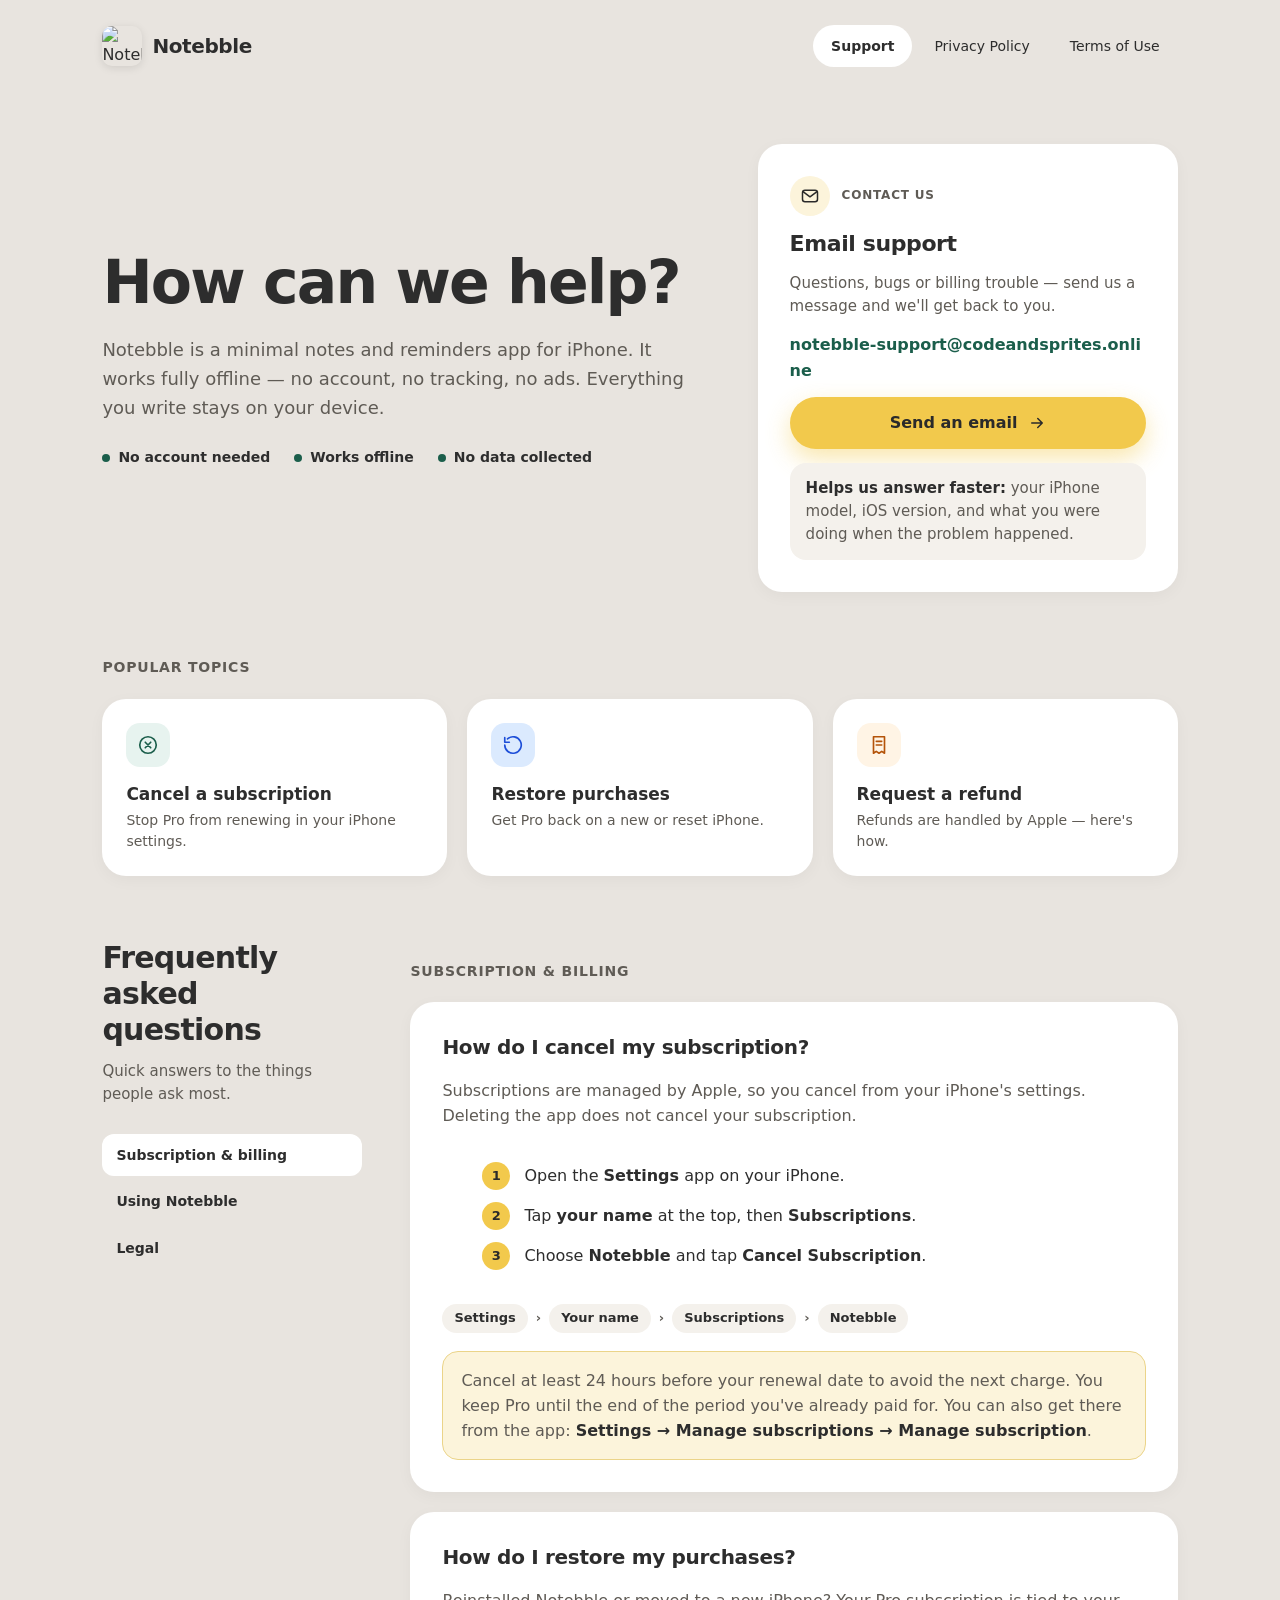
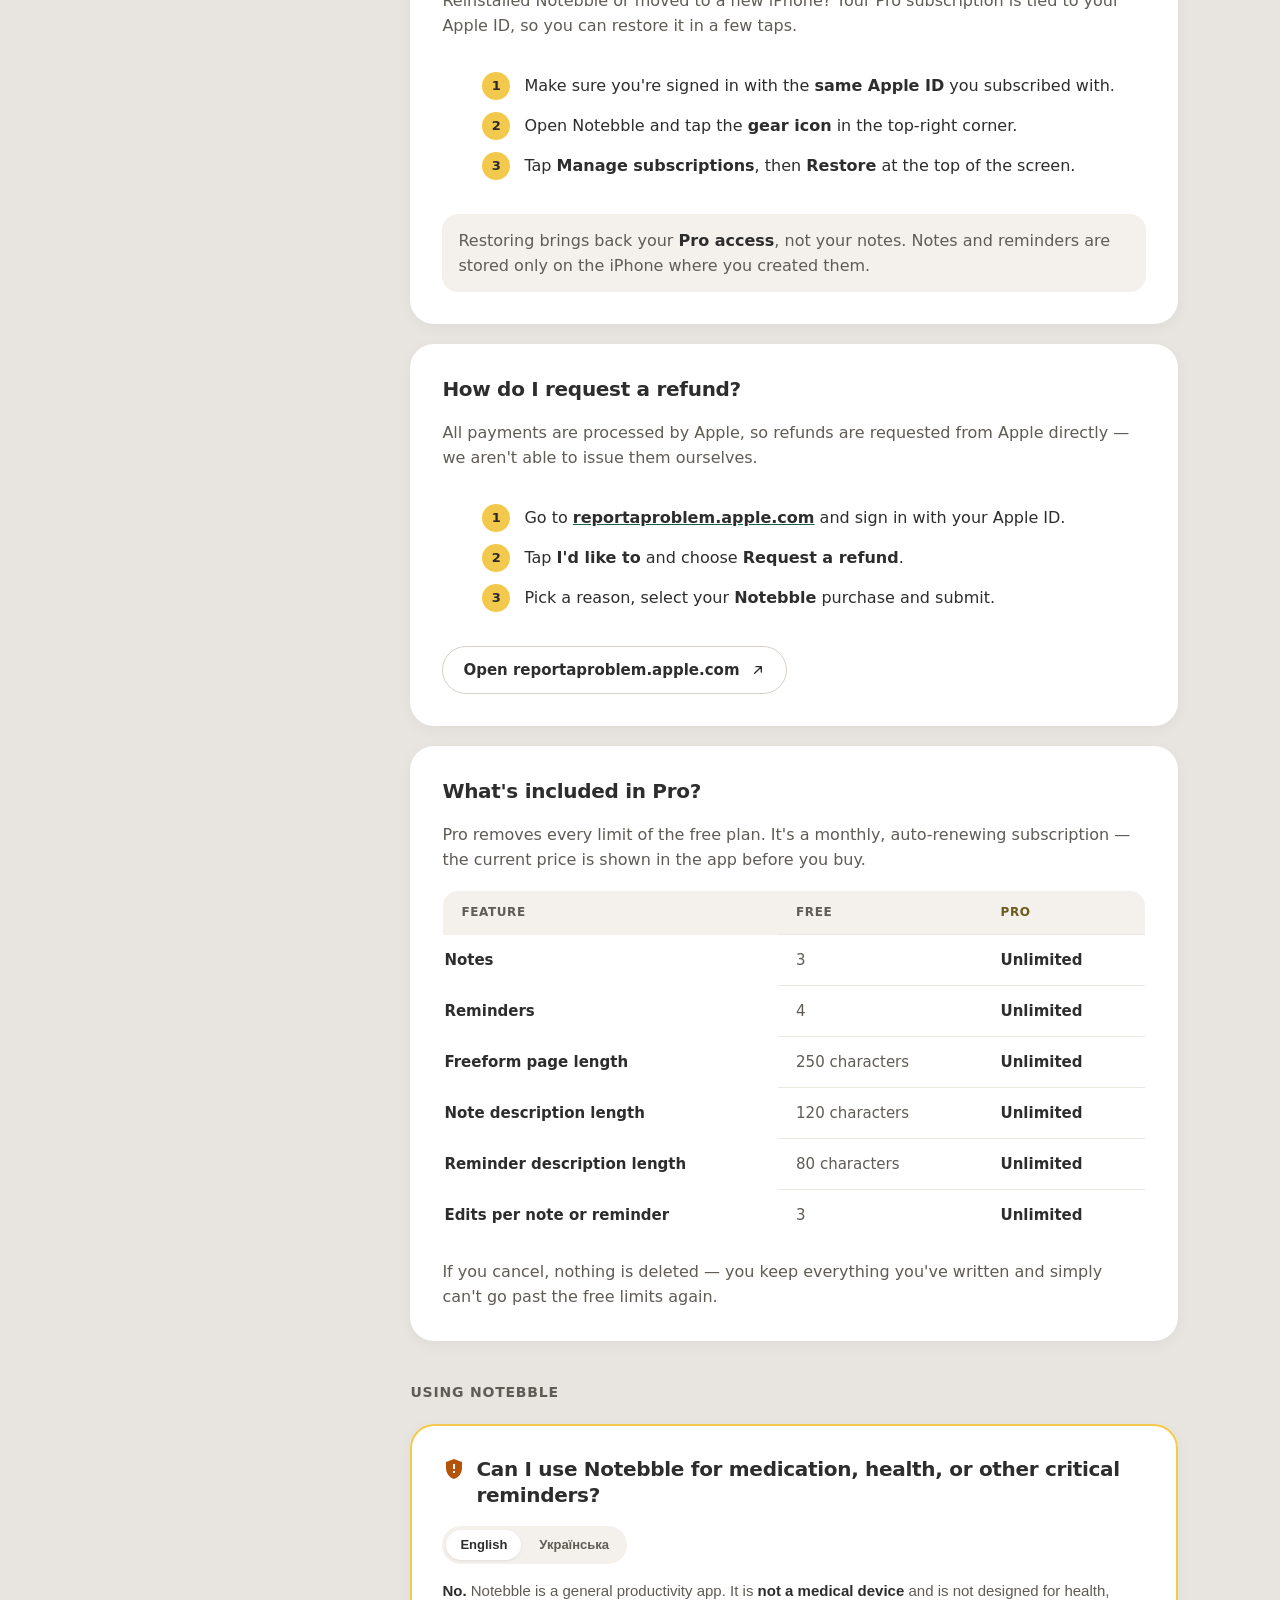
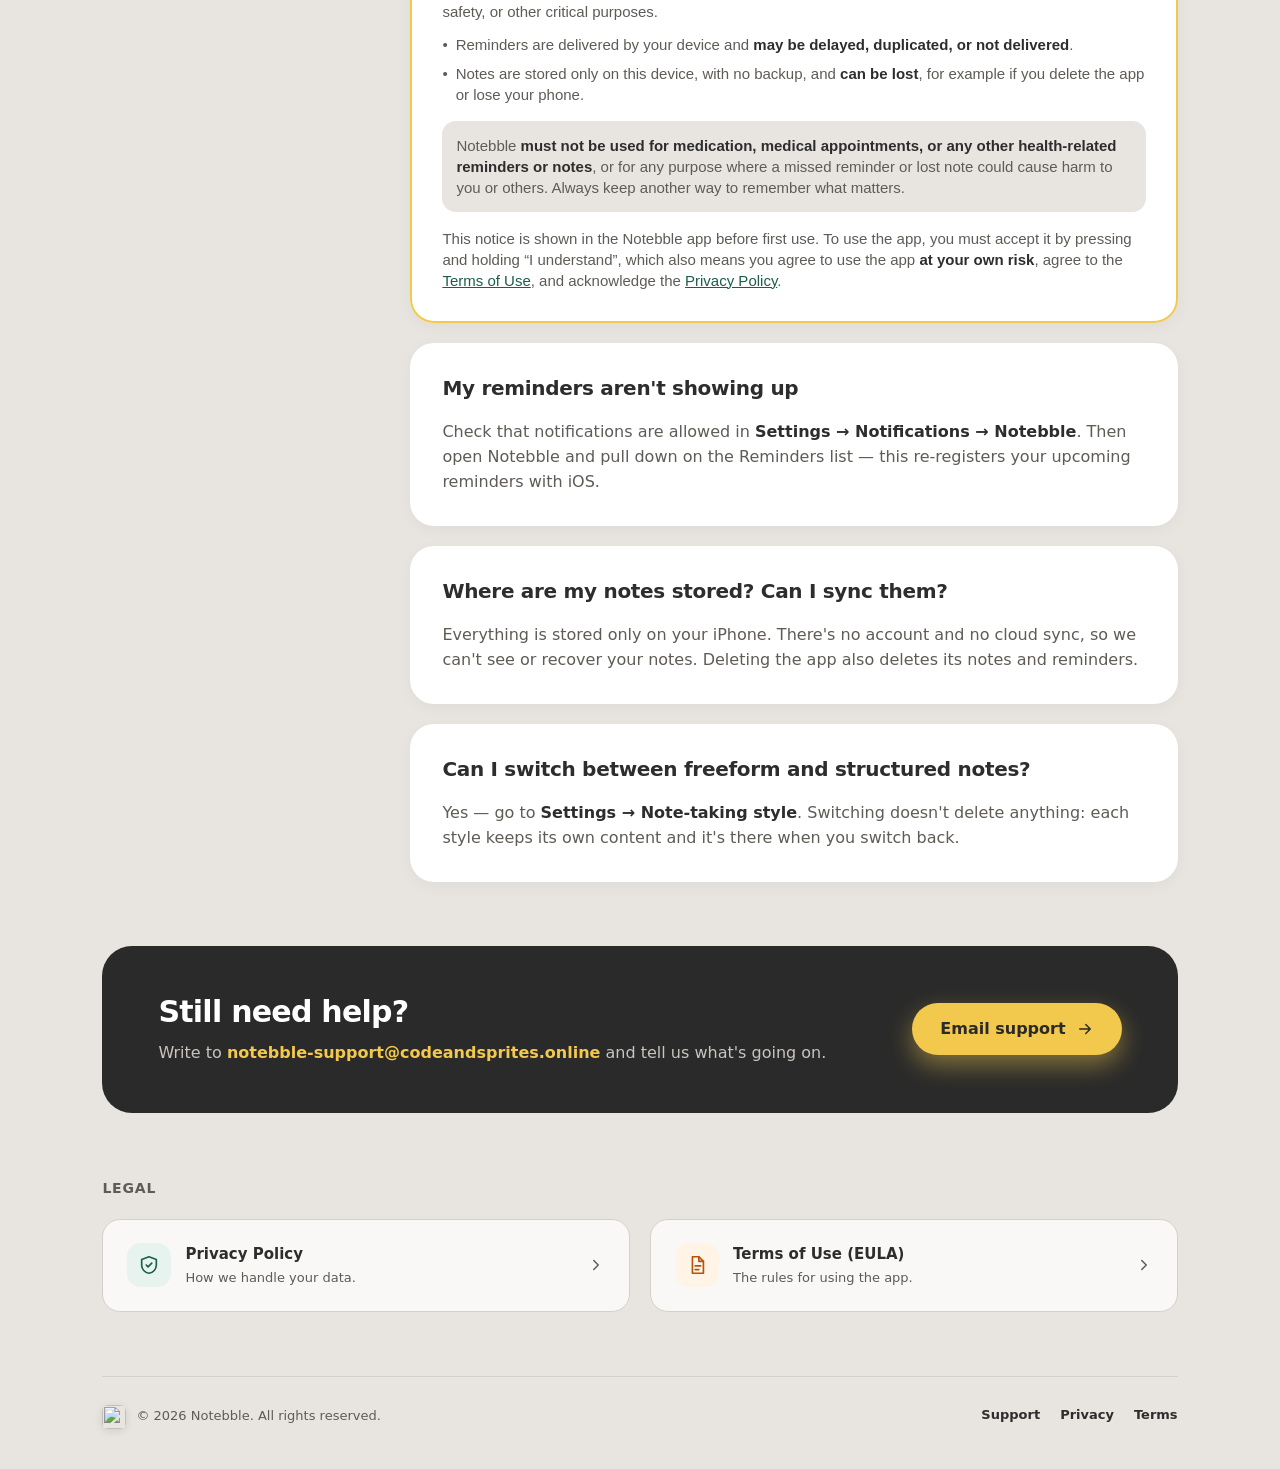
==== commit ec639476: "feat: add multilingual support and safety notice enhancements in FAQ section" ====
--- a/index.html
+++ b/index.html
@@ -473,10 +473,34 @@
           <h3 id="using">Using Notebble</h3>
 
           <article class="qa qa--safety" id="not-medical">
-            <h4>Can I use Notebble for medication, health, or other critical reminders?</h4>
+            <h4 class="qa__title--icon">
+              <!-- Material Icons "gpp_maybe" (shield with exclamation mark). -->
+              <svg
+                class="qa__icon qa__icon--warning"
+                width="24"
+                height="24"
+                viewBox="0 0 24 24"
+                fill="currentColor"
+                aria-hidden="true"
+              >
+                <path
+                  d="M12 2 4 5v6.09c0 5.05 3.41 9.76 8 10.91 4.59-1.15 8-5.86 8-10.91V5l-8-3zm1 14h-2v-2h2v2zm0-4h-2V7h2v5z"
+                />
+              </svg>
+              <span data-lang="en" lang="en">Can I use Notebble for medication, health, or other critical reminders?</span>
+              <span data-lang="uk" lang="uk" hidden>Чи можна використовувати Notebble для нагадувань про ліки, здоров’я чи інші критично важливі справи?</span>
+            </h4>
             <!-- Mirrors the "Before you start" dialog in the iOS app. Keep the copy identical. -->
             <div class="safety-notice">
-              <div class="safety-notice__body">
+              <div class="lang-switch" role="group" aria-label="Notice language">
+                <button type="button" class="lang-switch__btn" data-lang="en" aria-pressed="true">
+                  English
+                </button>
+                <button type="button" class="lang-switch__btn" data-lang="uk" lang="uk" aria-pressed="false">
+                  Українська
+                </button>
+              </div>
+              <div class="safety-notice__body" data-lang="en" lang="en">
                 <p>
                   <strong>No.</strong> Notebble is a general productivity app. It is
                   <strong>not a medical device</strong> and is not designed for
@@ -512,6 +536,46 @@
                   <a href="https://www.apple.com/legal/internet-services/itunes/dev/stdeula/">Terms of Use</a>,
                   and acknowledge the
                   <a href="privacy_policy.html">Privacy Policy</a>.
+                </p>
+              </div>
+              <div class="safety-notice__body" data-lang="uk" lang="uk" hidden>
+                <p>
+                  <strong>Ні.</strong> Notebble — це звичайний застосунок для продуктивності. Він
+                  <strong>не є медичним виробом</strong> і не призначений для
+                  цілей, пов’язаних зі здоров’ям, безпекою чи іншими критично
+                  важливими завданнями.
+                </p>
+                <ul class="safety-notice__list">
+                  <li>
+                    <span
+                      >Нагадування надсилає ваш пристрій, і вони
+                      <strong>можуть надходити із запізненням, дублюватися або не надходити взагалі</strong>.</span
+                    >
+                  </li>
+                  <li>
+                    <span
+                      >Нотатки зберігаються лише на цьому пристрої, без резервної
+                      копії, і <strong>можуть бути втрачені</strong>, наприклад,
+                      якщо ви видалите застосунок або загубите телефон.</span
+                    >
+                  </li>
+                </ul>
+                <p class="safety-notice__box">
+                  Notebble
+                  <strong>не можна використовувати для нагадувань чи нотаток про ліки, візити до лікаря або будь-що інше, пов’язане зі здоров’ям</strong>,
+                  а також для будь-яких цілей, коли пропущене нагадування чи
+                  втрачена нотатка може зашкодити вам або іншим людям. Завжди
+                  майте інший спосіб пам’ятати про важливе.
+                </p>
+                <p>
+                  Це повідомлення показується в застосунку Notebble перед першим
+                  використанням. Щоб користуватися застосунком, ви маєте прийняти
+                  його, натиснувши й утримуючи «Я розумію». Це також означає, що
+                  ви погоджуєтеся використовувати застосунок
+                  <strong>на власний ризик</strong>, погоджуєтеся з
+                  <a href="https://www.apple.com/legal/internet-services/itunes/dev/stdeula/">Умовами використання</a>
+                  та підтверджуєте, що ознайомилися з
+                  <a href="privacy_policy.html">Політикою конфіденційності</a>.
                 </p>
               </div>
             </div>
@@ -715,6 +779,46 @@
         window.addEventListener("resize", schedule);
         update();
       })();
+
+      // Language switch for the safety notice. Defaults to Ukrainian when the
+      // browser prefers it; the reader's explicit choice is remembered.
+      (function () {
+        const notice = document.querySelector(".qa--safety");
+        if (!notice) return;
+        const buttons = Array.from(notice.querySelectorAll(".lang-switch__btn"));
+        const bodies = Array.from(
+          notice.querySelectorAll("[data-lang]:not(.lang-switch__btn)"),
+        );
+        const KEY = "notebble.safetyNoticeLang";
+        const supported = buttons.map((b) => b.dataset.lang);
+        const apply = (lang) => {
+          buttons.forEach((b) =>
+            b.setAttribute("aria-pressed", String(b.dataset.lang === lang)),
+          );
+          bodies.forEach((body) => {
+            body.hidden = body.dataset.lang !== lang;
+          });
+        };
+        let initial = null;
+        try {
+          initial = localStorage.getItem(KEY);
+        } catch (e) {}
+        if (!supported.includes(initial)) {
+          const prefersUk = (navigator.languages || [navigator.language]).some(
+            (l) => /^uk\b/i.test(l || ""),
+          );
+          initial = prefersUk ? "uk" : "en";
+        }
+        apply(initial);
+        buttons.forEach((b) =>
+          b.addEventListener("click", () => {
+            apply(b.dataset.lang);
+            try {
+              localStorage.setItem(KEY, b.dataset.lang);
+            } catch (e) {}
+          }),
+        );
+      })();
     </script>
 
     <footer class="site-footer">
--- a/support.css
+++ b/support.css
@@ -516,6 +516,18 @@
     inset 0 0 0 2px var(--primary),
     var(--card-shadow);
 }
+.qa .qa__title--icon {
+  display: flex;
+  align-items: flex-start;
+  gap: 10px;
+}
+.qa__icon {
+  flex-shrink: 0;
+  margin-top: 1px; /* centre the 24px icon on the 25–26px first line */
+}
+.qa__icon--warning {
+  color: var(--tint-amber-fg);
+}
 .qa .safety-notice {
   font-family: "Plus Jakarta Sans", sans-serif;
   overflow-wrap: anywhere;
@@ -563,6 +575,37 @@
 }
 .qa .safety-notice__body a {
   text-decoration: underline;
+}
+
+/* Language switch above the notice (segmented control). */
+.lang-switch {
+  display: inline-flex;
+  gap: 4px;
+  margin-bottom: 16px;
+  padding: 4px;
+  border-radius: 999px;
+  background: var(--surface-muted);
+}
+.lang-switch__btn {
+  appearance: none;
+  border: 0;
+  border-radius: 999px;
+  padding: 6px 14px;
+  background: transparent;
+  font: inherit;
+  font-size: 13px;
+  font-weight: 600;
+  line-height: 18px;
+  color: var(--text-2);
+  cursor: pointer;
+}
+.lang-switch__btn:hover {
+  color: var(--text);
+}
+.lang-switch__btn[aria-pressed="true"] {
+  background: var(--surface);
+  color: var(--text);
+  box-shadow: 0 1px 3px rgba(0, 0, 0, 0.08);
 }
 
 .steps {
